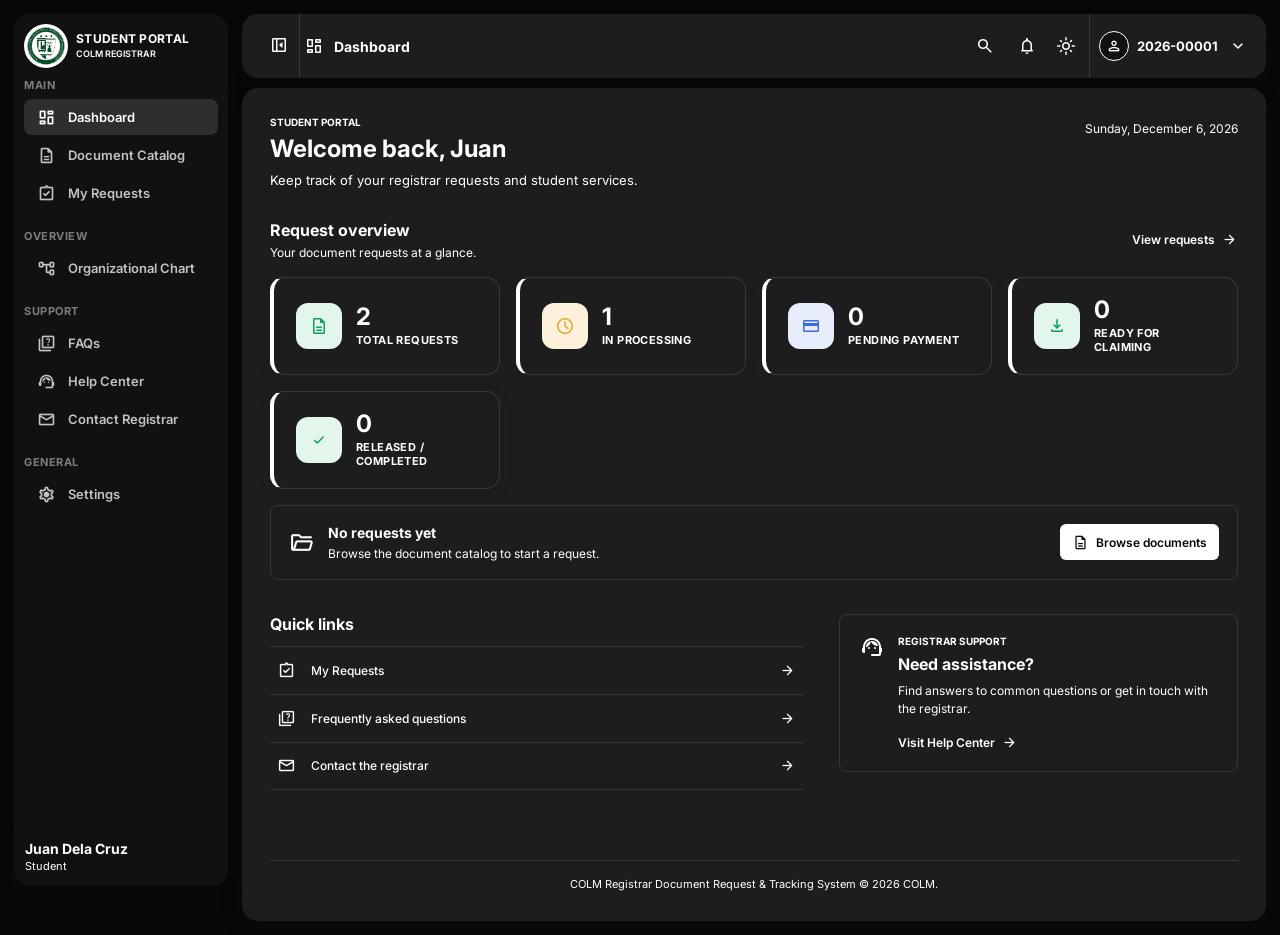
==== frontend/index.html @ fea039bc "adding" ====
<!DOCTYPE html>
<html lang="en">
<head>
  <meta charset="UTF-8">
  <meta name="viewport" content="width=device-width, initial-scale=1.0">
  <title>Student Portal | COLM Registrar</title>
  <link rel="preconnect" href="https://fonts.googleapis.com">
  <link rel="preconnect" href="https://fonts.gstatic.com" crossorigin>
  <link href="https://fonts.googleapis.com/css2?family=Inter:wght@400;500;600;700&display=swap" rel="stylesheet">
  <link href="https://fonts.googleapis.com/css2?family=Material+Symbols+Rounded:opsz,wght,FILL,GRAD@20..48,400,0,0" rel="stylesheet">
  <link rel="stylesheet" href="style.css">
</head>
<body class="dark">
  <div class="sidebar-backdrop" id="sidebarBackdrop"></div>
  <div class="app">

    <aside class="sidebar" id="sidebar">
      <div class="brand">
        <img class="logo" src="images/colm_logo.png" alt="COLM logo">
        <div class="brand-text">
          <strong>STUDENT PORTAL</strong>
          <span>COLM REGISTRAR</span>
        </div>
      </div>

      <nav class="nav">
        <div class="nav-group">
          <div class="section-title">MAIN</div>
          <a class="nav-item active" href="#" data-page="Dashboard"><span class="icon material-symbol">dashboard</span><span>Dashboard</span></a>
          <a class="nav-item" href="#" data-page="Document Catalog"><span class="icon material-symbol">description</span><span>Document Catalog</span></a>
          <a class="nav-item" href="#" data-page="My Requests"><span class="icon material-symbol">assignment_turned_in</span><span>My Requests</span></a>
        </div>

        <div class="nav-group">
          <div class="section-title">OVERVIEW</div>
          <a class="nav-item" href="#" data-page="Organizational Chart"><span class="icon material-symbol">account_tree</span><span>Organizational Chart</span></a>
        </div>

        <div class="nav-group">
          <div class="section-title">SUPPORT</div>
          <a class="nav-item" href="#" data-page="FAQs"><span class="icon material-symbol">quiz</span><span>FAQs</span></a>
          <a class="nav-item" href="#" data-page="Help Center"><span class="icon material-symbol">support_agent</span><span>Help Center</span></a>
          <a class="nav-item" href="#" data-page="Contact Registrar"><span class="icon material-symbol">mail</span><span>Contact Registrar</span></a>
        </div>

        <div class="nav-group">
          <div class="section-title">GENERAL</div>
          <a class="nav-item" href="#" data-page="Settings"><span class="icon material-symbol">settings</span><span>Settings</span></a>
        </div>
      </nav>

      <div class="student-card">
        <strong>Juan Dela Cruz</strong>
        <span>Student</span>
      </div>
    </aside>

    <main class="main">
      <header class="topbar">
        <div class="page-title">
          <button class="collapse-btn" id="collapseBtn" aria-label="Toggle sidebar"><span class="material-symbol" id="sidebarIcon">left_panel_close</span></button>
          <span class="title-icon material-symbol" id="pageIcon">dashboard</span>
          <span id="pageTitle">Dashboard</span>
        </div>

        <div class="top-actions">
          <div class="search" id="searchControl">
            <button class="search-toggle" id="searchToggle" type="button" aria-label="Open search" aria-expanded="false" aria-controls="searchInput"><span class="search-icon material-symbol">search</span></button>
            <input id="searchInput" type="search" placeholder="Search" aria-label="Search portal" autocomplete="off" hidden>
          </div>
          <button class="top-icon" title="Notifications" aria-label="Notifications"><span class="material-symbol">notifications</span></button>
          <button class="top-icon" title="Theme" aria-label="Toggle theme" id="themeBtn"><span class="material-symbol" id="themeIcon">dark_mode</span></button>
          <div class="profile-menu" id="profileMenu">
            <div class="avatar material-symbol">person</div>
            <span>2026-00001</span>
            <span class="chevron material-symbol">expand_more</span>
            <div class="profile-dropdown" id="profileDropdown">
              <div><strong>Juan Dela Cruz</strong></div>
              <div>Student</div>
              <hr>
              <button>Profile</button>
              <button>Log out</button>
            </div>
          </div>
        </div>
      </header>

      <section class="content" id="content">
        <div class="dashboard">
          <header class="dashboard-heading">
            <div>
              <p class="dashboard-eyebrow">STUDENT PORTAL</p>
              <h1>Welcome back, Juan</h1>
              <p>Keep track of your registrar requests and student services.</p>
            </div>
            <time class="dashboard-date" id="dashboardDate"></time>
          </header>

          <section class="dashboard-section" aria-labelledby="requestOverviewTitle">
            <div class="dashboard-section-heading">
              <div>
                <h2 id="requestOverviewTitle">Request overview</h2>
                <p>Your document requests at a glance.</p>
              </div>
              <a class="dashboard-text-link" href="#" data-page-action="My Requests">View requests <span class="material-symbol">arrow_forward</span></a>
            </div>

            <div class="stat-cards">
              <div class="stat-card">
                <div class="stat-card-icon icon-total"><span class="material-symbol">description</span></div>
                <div class="stat-card-info">
                  <strong class="stat-number">2</strong>
                  <span class="stat-label">Total Requests</span>
                </div>
              </div>

              <div class="stat-card">
                <div class="stat-card-icon icon-processing"><span class="material-symbol">schedule</span></div>
                <div class="stat-card-info">
                  <strong class="stat-number">1</strong>
                  <span class="stat-label">In Processing</span>
                </div>
              </div>

              <div class="stat-card">
                <div class="stat-card-icon icon-pending"><span class="material-symbol">credit_card</span></div>
                <div class="stat-card-info">
                  <strong class="stat-number">0</strong>
                  <span class="stat-label">Pending Payment</span>
                </div>
              </div>

              <div class="stat-card">
                <div class="stat-card-icon icon-ready"><span class="material-symbol">download</span></div>
                <div class="stat-card-info">
                  <strong class="stat-number">0</strong>
                  <span class="stat-label">Ready for Claiming</span>
                </div>
              </div>

              <div class="stat-card">
                <div class="stat-card-icon icon-completed"><span class="material-symbol">check</span></div>
                <div class="stat-card-info">
                  <strong class="stat-number">0</strong>
                  <span class="stat-label">Released / Completed</span>
                </div>
              </div>
            </div>

            <div class="request-empty">
              <span class="request-empty-icon material-symbol">folder_open</span>
              <div>
                <h3>No requests yet</h3>
                <p>Browse the document catalog to start a request.</p>
              </div>
              <a class="dashboard-action" href="#" data-page-action="Document Catalog"><span class="material-symbol">description</span>Browse documents</a>
            </div>
          </section>

          <div class="dashboard-lower">
            <section class="dashboard-section quick-links" aria-labelledby="quickLinksTitle">
              <h2 id="quickLinksTitle">Quick links</h2>
              <a class="quick-link" href="#" data-page-action="My Requests"><span class="material-symbol">assignment_turned_in</span><span>My Requests</span><span class="material-symbol quick-link-arrow">arrow_forward</span></a>
              <a class="quick-link" href="#" data-page-action="FAQs"><span class="material-symbol">quiz</span><span>Frequently asked questions</span><span class="material-symbol quick-link-arrow">arrow_forward</span></a>
              <a class="quick-link" href="#" data-page-action="Contact Registrar"><span class="material-symbol">mail</span><span>Contact the registrar</span><span class="material-symbol quick-link-arrow">arrow_forward</span></a>
            </section>

            <section class="dashboard-support" aria-labelledby="supportTitle">
              <span class="dashboard-support-icon material-symbol">support_agent</span>
              <div>
                <p class="dashboard-eyebrow">REGISTRAR SUPPORT</p>
                <h2 id="supportTitle">Need assistance?</h2>
                <p>Find answers to common questions or get in touch with the registrar.</p>
                <a class="dashboard-text-link" href="#" data-page-action="Help Center">Visit Help Center <span class="material-symbol">arrow_forward</span></a>
              </div>
            </section>
          </div>
        </div>

        <div class="catalog" hidden>
          <header class="dashboard-heading">
            <div>
              <p class="dashboard-eyebrow">STUDENT PORTAL</p>
              <h1>Document Catalog</h1>
              <p>Browse available documents and start a request.</p>
            </div>
          </header>

          <div class="doc-grid">

            <div class="doc-card">
              <h3>Transcript of Records (TOR)</h3>
              <span class="doc-price">₱250</span>
              <p class="doc-desc">Official consolidated academic transcript covering all course units, grades, and graduation credentials.</p>
              <button class="doc-request-btn">Select Document</button>
              <div class="doc-card-meta">
                <p><strong>Processing Days:</strong> 5-7 days</p>
                <p class="meta-label"><strong>Requirements:</strong></p>
                <p class="meta-check"><span class="material-symbol">check_circle</span> Accomplished request</p>
                <p class="meta-check"><span class="material-symbol">check_circle</span> Clearance/completion of requirements</p>
                <p class="meta-label"><strong>Available Released Method:</strong></p>
                <p class="meta-check"><span class="material-symbol">check_circle</span> Hardcopy only</p>
              </div>
            </div>

            <div class="doc-card">
              <h3>Certification of Grades</h3>
              <span class="doc-price">₱100</span>
              <p class="doc-desc">Official certificate containing semester breakdown of subjects taken and grades obtained.
</p>
              <button class="doc-request-btn">Select Document</button>
              <div class="doc-card-meta">
                <p><strong>Processing Days:</strong> Same day</p>
                <p class="meta-label"><strong>Requirements:</strong></p>
                <p class="meta-check"><span class="material-symbol">check_circle</span> Request/application</p>
                <p class="meta-check"><span class="material-symbol">check_circle</span> Student verification</p>
                <p class="meta-label"><strong>Available Released Method:</strong></p>
                <p class="meta-check"><span class="material-symbol">check_circle</span> Softcopy</p>
                <p class="meta-check"><span class="material-symbol">check_circle</span> Hardcopy</p>
              </div>
            </div>

            <div class="doc-card">
              <h3>Certificate of Enrollment</h3>
              <span class="doc-price">₱ 100</span>
              <p class="doc-desc">Formal institutional verification confirming active student status in the current semester.</p>
              <button class="doc-request-btn">Select Document</button>
              <div class="doc-card-meta">
                <p><strong>Processing Days:</strong> Same day</p>
                <p class="meta-label"><strong>Requirements:</strong></p>
                <p class="meta-check"><span class="material-symbol">check_circle</span> Student identification/verification</p>
                <p class="meta-label"><strong>Available Released Method:</strong></p>
                <p class="meta-check"><span class="material-symbol">check_circle</span> Softcopy</p>
                <p class="meta-check"><span class="material-symbol">check_circle</span> Hardcopy</p>
              </div>
            </div>

            <div class="doc-card">
              <h3>Certificate of Registration</h3>
              <span class="doc-price">₱100</span>
              <p class="doc-desc">Certified copy of the official enrollment registration and scheduled course matrix</p>
              <button class="doc-request-btn">Select Document</button>
              <div class="doc-card-meta">
                <p><strong>Processing Days:</strong> Same day</p>
                <p class="meta-label"><strong>Requirements:</strong></p>
                <p class="meta-check"><span class="material-symbol">check_circle</span> Student information/verification</p>
                <p class="meta-label"><strong>Available Released Method:</strong></p>
                <p class="meta-check"><span class="material-symbol">check_circle</span> Softcopy</p>
                <p class="meta-check"><span class="material-symbol">check_circle</span> Hardcopy</p>
              </div>
            </div>

            <div class="doc-card">
              <h3>Certificate of Graduation</h3>
              <span class="doc-price">₱100</span>
              <p class="doc-desc">Official institutional attestation confirming the degree earned and graduation date.
  </p>
              <button class="doc-request-btn">Select Document</button>
              <div class="doc-card-meta">
                <p><strong>Processing Days:</strong> Same day</p>
                <p class="meta-label"><strong>Requirements:</strong></p>
                <p class="meta-check"><span class="material-symbol">check_circle</span> Verified graduate record</p>
                <p class="meta-label"><strong>Available Released Method:</strong></p>
                <p class="meta-check"><span class="material-symbol">check_circle</span> Hardcopy only</p>
              </div>
            </div>

            <div class="doc-card">
              <h3>Certificate of Good Moral Character</h3>
              <span class="doc-price">₱100</span>
              <p class="doc-desc">Attestation from the Office of Student Affairs and Registrar regarding discipline record.
</p>
              <button class="doc-request-btn">Select Document</button>
              <div class="doc-card-meta">
                <p><strong>Processing Days:</strong> Same day</p>
                <p class="meta-label"><strong>Requirements:</strong></p>
                <p class="meta-check"><span class="material-symbol">check_circle</span> Required clearances/verification as applicable</p>
                <p class="meta-label"><strong>Available Released Method:</strong></p>
                <p class="meta-check"><span class="material-symbol">check_circle</span> Softcopy</p>
                <p class="meta-check"><span class="material-symbol">check_circle</span> Hardcopy</p>
              </div>
            </div>

            <div class="doc-card">
              <h3>Certificate of Units Earned</h3>
              <span class="doc-price">₱100</span>
              <p class="doc-desc">Statement indicating total credited collegiate units completed to date.</p>
              <button class="doc-request-btn">Select Document</button>
              <div class="doc-card-meta">
                <p><strong>Processing Days:</strong> Same day</p>
                <p class="meta-label"><strong>Requirements:</strong></p>
                <p class="meta-check"><span class="material-symbol">check_circle</span> Request and record verification</p>
                <p class="meta-label"><strong>Available Released Method:</strong></p>
                <p class="meta-check"><span class="material-symbol">check_circle</span> Softcopy</p>
                <p class="meta-check"><span class="material-symbol">check_circle</span> Hardcopy</p>
              </div>
            </div>

            <div class="doc-card">
              <h3>Certificate of General Weighted Average (GWA)</h3>
              <span class="doc-price">₱100</span>
              <p class="doc-desc">Certification of overall cumulative grade point average across all completed semesters.</p>
              <button class="doc-request-btn">Select Document</button>
              <div class="doc-card-meta">
                <p><strong>Processing Days:</strong> 1-3 days</p>
                <p class="meta-label"><strong>Requirements:</strong></p>
                <p class="meta-check"><span class="material-symbol">check_circle</span> Request and record verification</p>
                <p class="meta-label"><strong>Available Released Method:</strong></p>
                <p class="meta-check"><span class="material-symbol">check_circle</span> Softcopy</p>
                <p class="meta-check"><span class="material-symbol">check_circle</span> Hardcopy</p>
              </div>
            </div>

            <div class="doc-card">
              <h3>Certificate of No Pending/Unfinished Academic Requirement</h3>
              <span class="doc-price">₱100</span>
              <p class="doc-desc">Certification certifying completion of all coursework, prerequisites, and thesis/internship requirements.
</p>
              <button class="doc-request-btn">Select Document</button>
              <div class="doc-card-meta">
                <p><strong>Processing Days:</strong> Same day</p>
                <p class="meta-label"><strong>Requirements:</strong></p>
                <p class="meta-check"><span class="material-symbol">check_circle</span> Verification of academic records</p>
                <p class="meta-label"><strong>Available Released Method:</strong></p>
                <p class="meta-check"><span class="material-symbol">check_circle</span> Softcopy</p>
                <p class="meta-check"><span class="material-symbol">check_circle</span> Hardcopy</p>
              </div>
            </div>

            <div class="doc-card">
              <h3>Honorable Dismissal</h3>
              <span class="doc-price">₱350</span>
              <p class="doc-desc">Official document permitting student to transfer out and enroll in another collegiate institution.</p>
              <button class="doc-request-btn">Select Document</button>
              <div class="doc-card-meta">
                <p><strong>Processing Days:</strong> Same day</p>
                <p class="meta-label"><strong>Requirements:</strong></p>
                <p class="meta-check"><span class="material-symbol">check_circle</span> Required clearance and institutional requirements</p>
                <p class="meta-label"><strong>Available Released Method:</strong></p>
                <p class="meta-check"><span class="material-symbol">check_circle</span> Hardcopy only</p>
              </div>
            </div>

            <div class="doc-card">
              <h3>Certified True Copy of Academic Record</h3>
              <span class="doc-price">₱50</span>
              <p class="doc-desc">Registrar seal and dry stamp verifying authenticity of submitted photocopies of records.
</p>
              <button class="doc-request-btn">Select Document</button>
              <div class="doc-card-meta">
                <p><strong>Processing Days:</strong> Same day</p>
                <p class="meta-label"><strong>Requirements:</strong></p>
                <p class="meta-check"><span class="material-symbol">check_circle</span> Original record/request and verification</p>
                <p class="meta-label"><strong>Available Released Method:</strong></p>
                <p class="meta-check"><span class="material-symbol">check_circle</span> Hardcopy only</p>
              </div>
            </div>

            <div class="doc-card">
              <h3>Form 137 / Permanent Record</h3>
              <span class="doc-price">₱100</span>
              <p class="doc-desc">High school transcript / secondary student permanent record copy for school-to-school transfer.
</p>
              <button class="doc-request-btn">Select Document</button>
              <div class="doc-card-meta">
                <p><strong>Processing Days:</strong> 5-7 days</p>
                <p class="meta-label"><strong>Requirements:</strong></p>
                <p class="meta-check"><span class="material-symbol">check_circle</span> Appropriate request and authorization</p>
                <p class="meta-label"><strong>Available Released Method:</strong></p>
                <p class="meta-check"><span class="material-symbol">check_circle</span> Hardcopy only</p>
              </div>
            </div>

            <div class="doc-card">
              <h3>Internship/Training Certification</h3>
              <span class="doc-price">₱100</span>
              <p class="doc-desc">Formal certification of completed on-the-job training (OJT) or practicum hours.</p>
              <button class="doc-request-btn">Select Document</button>
              <div class="doc-card-meta">
                <p><strong>Processing Days:</strong> Same day</p>
                <p class="meta-label"><strong>Requirements:</strong></p>
                <p class="meta-check"><span class="material-symbol">check_circle</span> Verification of institutional record</p>
                <p class="meta-label"><strong>Available Released Method:</strong></p>
                <p class="meta-check"><span class="material-symbol">check_circle</span> Softcopy</p>
                <p class="meta-check"><span class="material-symbol">check_circle</span> Hardcopy</p>
              </div>
            </div>

            <div class="doc-card">
              <h3>NSTP/CWTS-related Certification</h3>
              <span class="doc-price">₱100</span>
              <p class="doc-desc">Official certificate and serial number for completed National Service Training Program.</p>
              <button class="doc-request-btn">Select Document</button>
              <div class="doc-card-meta">
                <p><strong>Processing Days:</strong> Same day</p>
                <p class="meta-label"><strong>Requirements:</strong></p>
                <p class="meta-check"><span class="material-symbol">check_circle</span> Record verification</p>
                <p class="meta-label"><strong>Available Released Method:</strong></p>
                <p class="meta-check"><span class="material-symbol">check_circle</span> Softcopy</p>
                <p class="meta-check"><span class="material-symbol">check_circle</span> Hardcopy</p>
              </div>
            </div>

            <div class="doc-card">
              <h3>Other Certifications</h3>
              <span class="doc-price">₱100</span>
              <p class="doc-desc">Custom registrar certification for special academic or administrative situations.</p>
              <button class="doc-request-btn">Select Document</button>
              <div class="doc-card-meta">
                <p><strong>Processing Days:</strong> Same day</p>
                <p class="meta-label"><strong>Requirements:</strong></p>
                <p class="meta-check"><span class="material-symbol">check_circle</span> Appropriate request and supporting documents</p>
                <p class="meta-label"><strong>Available Released Method:</strong></p>
                <p class="meta-check"><span class="material-symbol">check_circle</span> Softcopy</p>
                <p class="meta-check"><span class="material-symbol">check_circle</span> Hardcopy</p>
              </div>
            </div>

          </div>
        </div>

        <footer class="site-footer">
          <p>COLM Registrar Document Request &amp; Tracking System &copy; 2026 COLM.</p>
        </footer>
      </section>
    </main>
  </div>

  <script src="script.js"></script>
</body>
</html>
---- frontend/style.css ----
* {
  box-sizing: border-box;
}

:root {
  --primary: #064e3b;
  --primary-dark: #0b4f3a;
  --primary-soft: #e8f0ec;
  --hover: #e1e9e4;
  --sidebar: #eef1f0;
  --page: #f4f6f5;
  --white: #ffffff;
  --border: #d9dedc;
  --text: #16352a;
  --muted: #66736d;
  --shadow: 0 10px 30px rgba(20, 55, 43, .06);
}

html, body {
  margin: 0;
  min-height: 100%;
  font-family: "Inter", Arial, sans-serif;
  color: var(--text);
  background: var(--page);
}

button, input {
  font: inherit;
}

.material-symbol {
  font-family: "Material Symbols Rounded";
  font-weight: normal;
  font-style: normal;
  font-size: 20px;
  line-height: 1;
  letter-spacing: normal;
  text-transform: none;
  white-space: nowrap;
  direction: ltr;
  font-feature-settings: "liga";
  -webkit-font-smoothing: antialiased;
}

button, a {
  -webkit-tap-highlight-color: transparent;
}

.app {
  min-height: 100vh;
  display: flex;
  padding: 14px;
  gap: 14px;
}

.sidebar {
  width: 214px;
  min-width: 214px;
  height: calc(100vh - 28px);
  position: fixed;
  left: 14px;
  top: 14px;
  display: flex;
  flex-direction: column;
  background: var(--sidebar);
  border-radius: 16px;
  box-shadow: var(--shadow);
  transition: width .25s ease, min-width .25s ease;
  z-index: 20;
}

.brand {
  min-height: 64px;
  padding: 10px 10px;
  display: flex;
  align-items: center;
  gap: 8px;
}

.logo {
  width: 44px;
  height: 44px;
  padding: 3px;
  display: block;
  object-fit: contain;
  border-radius: 50%;
  background: #ffffff;
  flex: 0 0 auto;
}

.brand-text {
  display: flex;
  flex-direction: column;
  line-height: 1.15;
  white-space: nowrap;
}

.brand-text strong {
  font-size: 12px;
  letter-spacing: .3px;
}

.brand-text span {
  font-size: 9px;
  margin-top: 3px;
  color: var(--primary);
  font-weight: 600;
}

.collapse-btn {
  position: relative;
  z-index: 21;
  width: 30px;
  height: 30px;
  flex: 0 0 auto;
  border: 0;
  background: transparent;
  color: var(--primary);
  cursor: pointer;
  font-size: 21px;
  padding: 4px;
  border-radius: 50%;
}

.collapse-btn::after {
  content: "";
  position: absolute;
  top: 50%;
  right: -6px;
  width: 1px;
  height: 64px;
  background: var(--border);
  transform: translateY(-50%);
  pointer-events: none;
}

.collapse-btn:hover {
  background: var(--hover);
}

.nav {
  flex: 1;
  padding: 0 10px;
  overflow-y: auto;
}

.nav-group {
  margin-bottom: 18px;
}

.section-title {
  font-size: 11px;
  font-weight: 700;
  letter-spacing: .5px;
  color: var(--primary);
  margin: 0 0 7px;
}

.nav-item {
  display: flex;
  align-items: center;
  gap: 11px;
  height: 36px;
  padding: 0 11px;
  margin: 2px 0;
  border-radius: 8px;
  color: var(--primary);
  text-decoration: none;
  font-size: 13px;
  font-weight: 600;
  transition: background .15s ease;
}

.nav-item:hover,
.nav-item.active:hover {
  background: var(--hover);
}

.nav-item.active {
  background: var(--primary-soft);
}

.icon {
  width: 22px;
  display: inline-grid;
  place-items: center;
  font-size: 19px;
  font-weight: 500;
}

.student-card {
  padding: 14px 11px 13px;
  border-top: 1px solid rgba(6, 78, 59, .08);
  display: flex;
  flex-direction: column;
  gap: 2px;
}

.student-card strong {
  font-size: 14px;
}

.student-card span {
  font-size: 11px;
  color: var(--muted);
}

.main {
  width: calc(100% - 214px - 14px);
  margin-left: calc(214px + 14px);
  min-height: calc(100vh - 28px);
  display: flex;
  flex-direction: column;
  gap: 10px;
  transition: margin-left .25s ease, width .25s ease;
}

.topbar {
  height: 64px;
  background: var(--white);
  border-radius: 16px;
  display: flex;
  align-items: center;
  justify-content: space-between;
  padding: 0 15px 0 22px;
  box-shadow: var(--shadow);
}

.page-title {
  display: flex;
  align-items: center;
  gap: 10px;
  font-size: 14px;
  font-weight: 700;
  color: var(--primary);
}

.title-icon {
  font-size: 20px;
}

.top-actions {
  display: flex;
  align-items: center;
  gap: 9px;
}

.search {
  width: 34px;
  height: 30px;
  border: 1px solid transparent;
  border-radius: 18px;
  display: flex;
  align-items: center;
  padding: 0 2px;
  color: var(--text);
  transition: width .2s ease, border-color .2s ease, padding .2s ease;
}

.search.open {
  width: 180px;
  padding: 0 9px;
  border-color: var(--primary);
}

.search-icon {
  font-size: 20px;
  line-height: 1;
  flex: 0 0 auto;
}

.search-toggle {
  width: 28px;
  height: 28px;
  flex: 0 0 auto;
  padding: 0;
  display: grid;
  place-items: center;
  border: 0;
  border-radius: 50%;
  background: transparent;
  color: var(--primary);
  cursor: pointer;
}

.search-toggle:hover {
  background: var(--hover);
}

.search-toggle:focus-visible {
  outline: 2px solid var(--primary);
  outline-offset: 2px;
}

.search input:focus-visible {
  outline: none;
}

.search input {
  width: 100%;
  border: 0;
  outline: 0;
  background: transparent;
  min-width: 0;
  font-size: 12px;
  color: inherit;
  -webkit-appearance: none;
  -moz-appearance: none;
  appearance: none;
}

.search input::-webkit-search-decoration,
.search input::-webkit-search-cancel-button,
.search input::-webkit-search-results-button,
.search input::-webkit-search-results-decoration {
  display: none;
  -webkit-appearance: none;
}

.top-icon {
  width: 30px;
  height: 30px;
  border: 0;
  background: transparent;
  color: var(--primary);
  display: grid;
  place-items: center;
  cursor: pointer;
  border-radius: 50%;
}

.top-icon:hover {
  background: var(--hover);
}

.profile-menu {
  position: relative;
  height: 64px;
  padding: 0 3px 0 9px;
  border-left: 1px solid var(--border);
  display: flex;
  align-items: center;
  gap: 8px;
  color: var(--primary);
  font-size: 13px;
  font-weight: 700;
  cursor: pointer;
}

.avatar {
  width: 30px;
  height: 30px;
  border-radius: 50%;
  border: 1px solid var(--primary);
  display: grid;
  place-items: center;
  font-size: 18px;
  background: var(--white);
}

.chevron {
  font-size: 20px;
  margin-left: 2px;
}

.profile-dropdown {
  display: none;
  position: absolute;
  right: 0;
  top: 58px;
  width: 180px;
  padding: 12px;
  background: var(--white);
  border: 1px solid var(--border);
  border-radius: 12px;
  box-shadow: 0 12px 30px rgba(0,0,0,.1);
  z-index: 50;
  color: var(--text);
  font-size: 12px;
}

.profile-dropdown.show {
  display: block;
}

.profile-dropdown hr {
  border: 0;
  border-top: 1px solid var(--border);
  margin: 10px 0;
}

.profile-dropdown button {
  width: 100%;
  text-align: left;
  border: 0;
  background: transparent;
  padding: 7px;
  border-radius: 6px;
  cursor: pointer;
  color: var(--text);
}

.profile-dropdown button:hover {
  background: var(--hover);
}

.content {
  flex: 1;
  background: var(--white);
  border-radius: 16px;
  padding: 28px;
  box-shadow: var(--shadow);
  overflow: auto;
}

.dashboard {
  max-width: 1200px;
  margin: 0 auto;
}

.dashboard-heading {
  display: flex;
  align-items: flex-start;
  justify-content: space-between;
  gap: 24px;
  margin-bottom: 32px;
}

.dashboard-eyebrow {
  margin: 0 0 7px;
  color: var(--muted);
  font-size: 10px;
  font-weight: 700;
}

.dashboard-heading h1 {
  margin: 0;
  color: var(--text);
  font-size: 24px;
  line-height: 1.2;
}

.dashboard-heading > div > p:last-child {
  margin: 8px 0 0;
  color: var(--muted);
  font-size: 13px;
}

.dashboard-date {
  padding-top: 5px;
  color: var(--muted);
  font-size: 12px;
  white-space: nowrap;
}

.dashboard-section-heading {
  display: flex;
  align-items: center;
  justify-content: space-between;
  gap: 16px;
  margin-bottom: 17px;
}

.dashboard-section h2,
.dashboard-support h2 {
  margin: 0;
  color: var(--text);
  font-size: 16px;
}

.dashboard-section-heading p {
  margin: 5px 0 0;
  color: var(--muted);
  font-size: 12px;
}

.dashboard-text-link {
  display: inline-flex;
  align-items: center;
  gap: 6px;
  color: var(--primary);
  font-size: 12px;
  font-weight: 600;
  text-decoration: none;
  white-space: nowrap;
}

.dashboard-text-link:hover {
  text-decoration: underline;
}

.dashboard-text-link .material-symbol {
  font-size: 17px;
}

.stat-cards {
  display: grid;
  grid-template-columns: repeat(auto-fit, minmax(220px, 1fr));
  gap: 16px;
}

.stat-card {
  display: flex;
  align-items: center;
  gap: 14px;
  padding: 20px 22px;
  background: var(--white);
  border: 1px solid var(--border);
  border-radius: 14px;
  border-left: 4px solid var(--primary);
  box-shadow: 0 4px 14px rgba(20, 55, 43, .12);
  transition: transform .2s ease, box-shadow .2s ease;
  cursor: default;
}

.stat-card:hover {
  transform: translateY(-3px);
  box-shadow: 0 14px 34px rgba(20, 55, 43, .18);
}

.stat-card-icon {
  flex: 0 0 auto;
  width: 46px;
  height: 46px;
  display: grid;
  place-items: center;
  border-radius: 12px;
  font-size: 22px;
}

.stat-card-icon.icon-total {
  background: #e3f6ec;
  color: #0f9d58;
}

.stat-card-icon.icon-processing {
  background: #fdf1dc;
  color: #e6a52c;
}

.stat-card-icon.icon-pending {
  background: #e7edfb;
  color: #3d6adf;
}

.stat-card-icon.icon-ready {
  background: #e3f6ec;
  color: #0f9d58;
}

.stat-card-icon.icon-completed {
  background: #e3f6ec;
  color: #0f9d58;
}

.stat-card-info {
  display: flex;
  flex-direction: column;
  gap: 4px;
}

.stat-number {
  font-size: 24px;
  color: var(--text);
  line-height: 1;
}

.stat-label {
  font-size: 11px;
  font-weight: 700;
  letter-spacing: .4px;
  text-transform: uppercase;
  color: var(--muted);
}

.request-empty {
  margin-top: 16px;
  padding: 18px;
  display: flex;
  align-items: center;
  gap: 14px;
  background: var(--white);
  border: 1px solid var(--border);
  border-radius: 8px;
}

.request-empty-icon {
  flex: 0 0 auto;
  color: var(--muted);
  font-size: 25px;
}

.request-empty h3 {
  margin: 0;
  color: var(--text);
  font-size: 14px;
}

.request-empty p {
  margin: 5px 0 0;
  color: var(--muted);
  font-size: 12px;
}

.dashboard-action {
  min-height: 36px;
  margin-left: auto;
  padding: 0 12px;
  display: inline-flex;
  align-items: center;
  justify-content: center;
  gap: 7px;
  border-radius: 6px;
  background: var(--primary);
  color: var(--white);
  font-size: 12px;
  font-weight: 600;
  text-decoration: none;
  white-space: nowrap;
}

.dashboard-action:hover {
  filter: brightness(.9);
}

.dashboard-action .material-symbol {
  font-size: 17px;
}

body.dark .dashboard-action {
  color: var(--page);
}

.dashboard-lower {
  margin-top: 34px;
  display: grid;
  grid-template-columns: minmax(0, 1fr) minmax(280px, .75fr);
  align-items: start;
  gap: 36px;
}

.quick-links h2 {
  margin-bottom: 12px;
}

.quick-link {
  min-height: 48px;
  padding: 8px 7px;
  display: grid;
  grid-template-columns: 24px minmax(0, 1fr) 20px;
  align-items: center;
  gap: 10px;
  border-top: 1px solid var(--border);
  color: var(--text);
  font-size: 12px;
  font-weight: 500;
  text-decoration: none;
}

.quick-link:last-child {
  border-bottom: 1px solid var(--border);
}

.quick-link:hover {
  background: var(--hover);
}

.quick-link > .material-symbol:first-child {
  color: var(--primary);
  font-size: 19px;
}

.quick-link-arrow {
  justify-self: end;
  color: var(--muted);
  font-size: 17px;
}

.dashboard-support {
  padding: 20px;
  display: flex;
  align-items: flex-start;
  gap: 14px;
  background: var(--white);
  border: 1px solid var(--border);
  border-radius: 8px;
}

.dashboard-support-icon {
  flex: 0 0 auto;
  color: var(--primary);
  font-size: 24px;
}

.dashboard-support .dashboard-eyebrow {
  margin-bottom: 7px;
}

.dashboard-support p:not(.dashboard-eyebrow) {
  margin: 8px 0 13px;
  color: var(--muted);
  font-size: 12px;
  line-height: 1.5;
}

@media (max-width: 1000px) {
  .dashboard-lower {
    grid-template-columns: 1fr;
    gap: 26px;
  }
}

body.dark {
  --primary: #ffffff;
  --sidebar: #111111;
  --page: #080808;
  --white: #1d1d1d;
  --border: #383838;
  --text: #ffffff;
  --muted: #ffffff;
  --primary-soft: #2b2b2b;
  --hover: #3b3b3b;
}

body.dark .avatar {
  background: var(--sidebar);
}

body.dark .topbar,
body.dark .content,
body.dark .profile-dropdown {
  color: var(--text);
}

.sidebar.collapsed {
  width: 72px;
  min-width: 72px;
}

.sidebar.collapsed .brand-text,
.sidebar.collapsed .nav-item span:last-child,
.sidebar.collapsed .section-title,
.sidebar.collapsed .student-card {
  display: none;
}

.sidebar.collapsed .brand {
  justify-content: center;
  padding: 10px;
}

.sidebar.collapsed .nav-item {
  justify-content: center;
  padding: 0;
}

.main.expanded {
  margin-left: calc(72px + 14px);
  width: calc(100% - 72px - 14px);
}

@media (max-width: 800px) {
  .app {
    padding: 0;
    gap: 0;
  }

  .sidebar {
    left: 0;
    top: 0;
    height: 100vh;
    border-radius: 0;
    transform: translateX(-100%);
    box-shadow: 8px 0 30px rgba(0,0,0,.08);
  }

  .sidebar.open {
    transform: translateX(0);
  }

  .main,
  .main.expanded {
    width: 100%;
    margin-left: 0;
    padding: 10px;
    gap: 10px;
  }

  .topbar {
    border-radius: 16px;
    padding-left: 14px;
  }

  .page-title {
    font-size: 13px;
  }

  .search.open {
    width: 150px;
  }

  .profile-menu > span:not(.chevron) {
    display: none;
  }

  .content {
    border-radius: 14px;
  }

  .dashboard-heading {
    margin-bottom: 24px;
  }
}

@media (max-width: 480px) {
  .search.open {
    width: min(180px, calc(100vw - 170px));
  }

  .top-actions {
    gap: 3px;
  }

  .content {
    padding: 18px;
  }

  .dashboard-heading {
    flex-direction: column;
    gap: 10px;
  }

  .dashboard-heading h1 {
    font-size: 21px;
  }

  .dashboard-section-heading {
    align-items: flex-start;
  }

  .stat-cards {
    grid-template-columns: 1fr;
  }

  .request-empty {
    display: grid;
    grid-template-columns: 28px minmax(0, 1fr);
    gap: 8px 12px;
  }

  .dashboard-action {
    grid-column: 2;
    justify-self: start;
    margin-left: 0;
  }

  .dashboard-lower {
    margin-top: 26px;
  }
}

.sidebar-backdrop {
  display: none;
  position: fixed;
  inset: 0;
  background: rgba(0, 0, 0, .4);
  z-index: 15;
}

@media (max-width: 800px) {
  .sidebar-backdrop.show {
    display: block;
  }
}

.site-footer {
  margin: 70px 0 0;
  padding: 14px 20px 0;
  border-top: 1px solid var(--border);
  text-align: center;
}

.site-footer p {
  margin: 2px 0;
  font-size: 11px;
  color: var(--muted);
}

/* Custom scrollbar */
* {
  scrollbar-width: thin;
  scrollbar-color: var(--border) transparent;
}

*::-webkit-scrollbar {
  width: 8px;
  height: 8px;
}

*::-webkit-scrollbar-track {
  background: transparent;
}

*::-webkit-scrollbar-thumb {
  background: var(--border);
  border-radius: 8px;
}

*::-webkit-scrollbar-thumb:hover {
  background: var(--muted);
}

/* Dark mode nav fixes */
body.dark .nav-item {
  color: rgba(255, 255, 255, .75);
}

body.dark .nav-item:hover {
  color: #ffffff;
}

body.dark .nav-item.active {
  background: rgba(255, 255, 255, .12);
  color: #ffffff;
}

body.dark .nav-item .icon {
  color: rgba(255, 255, 255, .75);
}

body.dark .nav-item.active .icon,
body.dark .nav-item:hover .icon {
  color: #ffffff;
}

body.dark .section-title {
  color: rgba(255, 255, 255, .45);
}

/* Document Catalog */
.doc-grid {
  display: grid;
  grid-template-columns: repeat(auto-fit, minmax(320px, 1fr));
  gap: 16px;
}

.doc-card {
  padding: 22px;
  background: var(--white);
  border: 1px solid var(--border);
  border-radius: 14px;
  box-shadow: var(--shadow);
}

.doc-card-top {
  display: flex;
  align-items: flex-start;
  justify-content: space-between;
  gap: 12px;
  margin-bottom: 12px;
}

.doc-badge {
  padding: 4px 10px;
  background: var(--primary-soft);
  color: var(--primary);
  border: 1px solid var(--primary);
  border-radius: 6px;
  font-size: 11px;
  font-weight: 700;
  letter-spacing: .3px;
  white-space: nowrap;
}

.doc-price {
  font-size: 20px;
  font-weight: 700;
  color: var(--primary);
  white-space: nowrap;
}

.doc-card h3 {
  margin: 0 0 8px;
  font-size: 17px;
  line-height: 1.3;
  color: var(--text);
}

.doc-desc {
  margin: 0 0 14px;
  font-size: 13px;
  line-height: 1.5;
  color: var(--muted);
}

.doc-purpose,
.doc-processing {
  margin: 0 0 6px;
  font-size: 12.5px;
  line-height: 1.5;
  color: var(--muted);
}

.doc-purpose strong,
.doc-processing strong {
  color: var(--text);
}

.doc-card-bottom {
  margin-top: 16px;
  padding-top: 16px;
  border-top: 1px solid var(--border);
  display: flex;
  align-items: center;
  justify-content: space-between;
  gap: 12px;
}

.doc-method {
  display: flex;
  align-items: center;
  gap: 6px;
  font-size: 12px;
  color: var(--muted);
}

.doc-method .material-symbol {
  font-size: 16px;
  color: var(--primary);
}

.doc-request-btn {
  padding: 11px 20px;
  border: 0;
  border-radius: 8px;
  background: var(--primary);
  color: var(--white);
  font-size: 13px;
  font-weight: 600;
  cursor: pointer;
  transition: filter .15s ease;
  white-space: nowrap;
}

.doc-request-btn:hover {
  filter: brightness(.9);
}

body.dark .doc-request-btn {
  color: var(--page);
}

@media (max-width: 480px) {
  .doc-grid {
    grid-template-columns: 1fr;
  }

  .doc-card-bottom {
    flex-direction: column;
    align-items: stretch;
  }

  .doc-request-btn {
    width: 100%;
  }
}
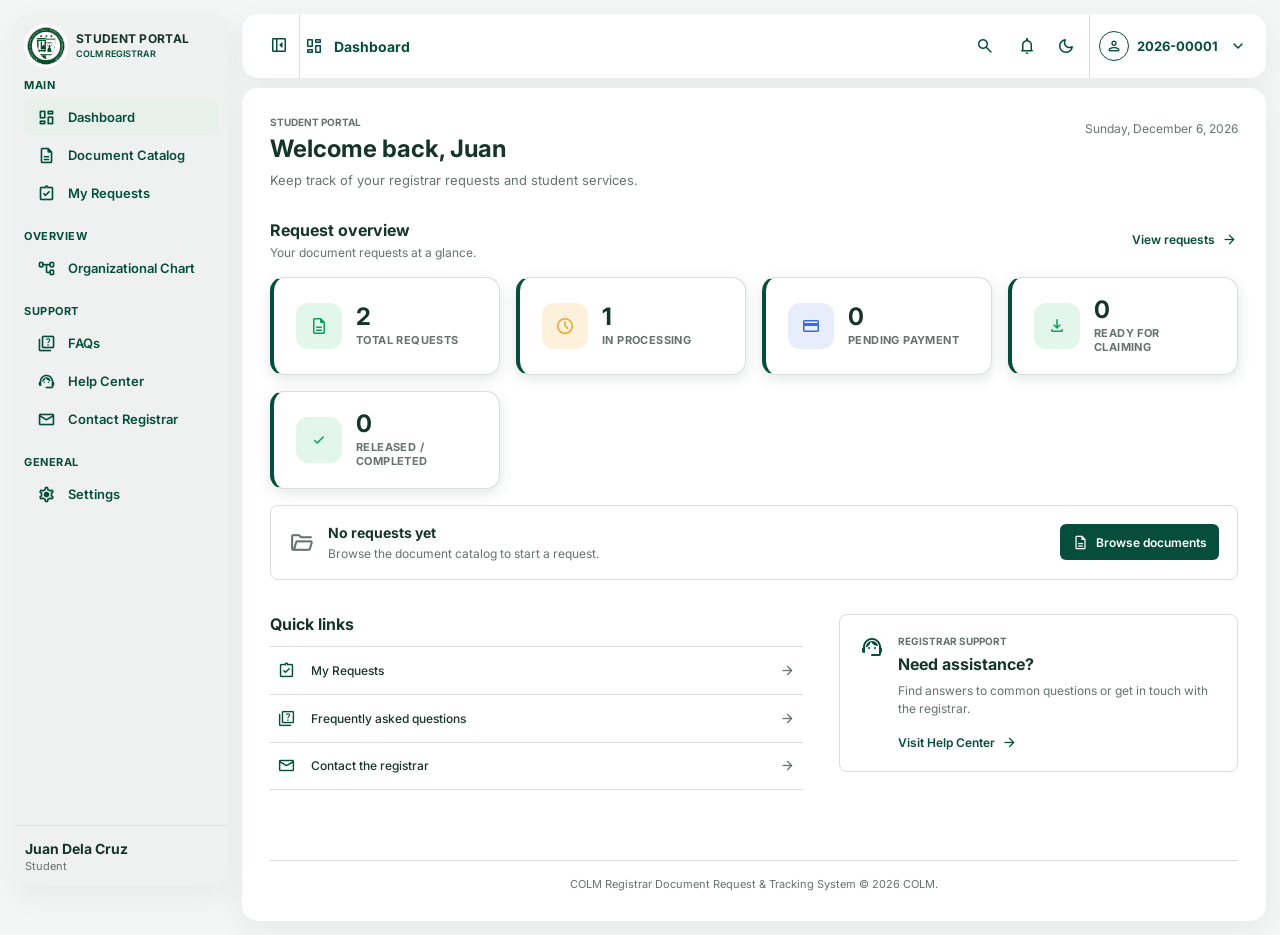
==== commit 15551eb8: "fixing" ====
--- a/frontend/index.html
+++ b/frontend/index.html
@@ -10,7 +10,7 @@
   <link href="https://fonts.googleapis.com/css2?family=Material+Symbols+Rounded:opsz,wght,FILL,GRAD@20..48,400,0,0" rel="stylesheet">
   <link rel="stylesheet" href="style.css">
 </head>
-<body class="dark">
+<body>
   <div class="sidebar-backdrop" id="sidebarBackdrop"></div>
   <div class="app">
 
@@ -188,11 +188,13 @@
 
           <div class="doc-grid">
 
-            <div class="doc-card">
-              <h3>Transcript of Records (TOR)</h3>
-              <span class="doc-price">₱250</span>
-              <p class="doc-desc">Official consolidated academic transcript covering all course units, grades, and graduation credentials.</p>
-              <button class="doc-request-btn">Select Document</button>
+            <div class="doc-item">
+              <div class="doc-card">
+                <h3>Transcript of Records (TOR)</h3>
+                <span class="doc-price">₱250</span>
+                <p class="doc-desc">Official consolidated academic transcript covering all course units, grades, and graduation credentials.</p>
+                <button class="doc-request-btn">Select Document</button>
+              </div>
               <div class="doc-card-meta">
                 <p><strong>Processing Days:</strong> 5-7 days</p>
                 <p class="meta-label"><strong>Requirements:</strong></p>
@@ -203,12 +205,13 @@
               </div>
             </div>
 
-            <div class="doc-card">
-              <h3>Certification of Grades</h3>
-              <span class="doc-price">₱100</span>
-              <p class="doc-desc">Official certificate containing semester breakdown of subjects taken and grades obtained.
-</p>
-              <button class="doc-request-btn">Select Document</button>
+            <div class="doc-item">
+              <div class="doc-card">
+                <h3>Certification of Grades</h3>
+                <span class="doc-price">₱100</span>
+                <p class="doc-desc">Official certificate containing semester breakdown of subjects taken and grades obtained.</p>
+                <button class="doc-request-btn">Select Document</button>
+              </div>
               <div class="doc-card-meta">
                 <p><strong>Processing Days:</strong> Same day</p>
                 <p class="meta-label"><strong>Requirements:</strong></p>
@@ -220,11 +223,13 @@
               </div>
             </div>
 
-            <div class="doc-card">
-              <h3>Certificate of Enrollment</h3>
-              <span class="doc-price">₱ 100</span>
-              <p class="doc-desc">Formal institutional verification confirming active student status in the current semester.</p>
-              <button class="doc-request-btn">Select Document</button>
+            <div class="doc-item">
+              <div class="doc-card">
+                <h3>Certificate of Enrollment</h3>
+                <span class="doc-price">₱100</span>
+                <p class="doc-desc">Formal institutional verification confirming active student status in the current semester.</p>
+                <button class="doc-request-btn">Select Document</button>
+              </div>
               <div class="doc-card-meta">
                 <p><strong>Processing Days:</strong> Same day</p>
                 <p class="meta-label"><strong>Requirements:</strong></p>
@@ -235,11 +240,13 @@
               </div>
             </div>
 
-            <div class="doc-card">
-              <h3>Certificate of Registration</h3>
-              <span class="doc-price">₱100</span>
-              <p class="doc-desc">Certified copy of the official enrollment registration and scheduled course matrix</p>
-              <button class="doc-request-btn">Select Document</button>
+            <div class="doc-item">
+              <div class="doc-card">
+                <h3>Certificate of Registration</h3>
+                <span class="doc-price">₱100</span>
+                <p class="doc-desc">Certified copy of the official enrollment registration and scheduled course matrix</p>
+                <button class="doc-request-btn">Select Document</button>
+              </div>
               <div class="doc-card-meta">
                 <p><strong>Processing Days:</strong> Same day</p>
                 <p class="meta-label"><strong>Requirements:</strong></p>
@@ -250,12 +257,13 @@
               </div>
             </div>
 
-            <div class="doc-card">
-              <h3>Certificate of Graduation</h3>
-              <span class="doc-price">₱100</span>
-              <p class="doc-desc">Official institutional attestation confirming the degree earned and graduation date.
-  </p>
-              <button class="doc-request-btn">Select Document</button>
+            <div class="doc-item">
+              <div class="doc-card">
+                <h3>Certificate of Graduation</h3>
+                <span class="doc-price">₱100</span>
+                <p class="doc-desc">Official institutional attestation confirming the degree earned and graduation date.</p>
+                <button class="doc-request-btn">Select Document</button>
+              </div>
               <div class="doc-card-meta">
                 <p><strong>Processing Days:</strong> Same day</p>
                 <p class="meta-label"><strong>Requirements:</strong></p>
@@ -265,12 +273,13 @@
               </div>
             </div>
 
-            <div class="doc-card">
-              <h3>Certificate of Good Moral Character</h3>
-              <span class="doc-price">₱100</span>
-              <p class="doc-desc">Attestation from the Office of Student Affairs and Registrar regarding discipline record.
-</p>
-              <button class="doc-request-btn">Select Document</button>
+            <div class="doc-item">
+              <div class="doc-card">
+                <h3>Certificate of Good Moral Character</h3>
+                <span class="doc-price">₱100</span>
+                <p class="doc-desc">Attestation from the Office of Student Affairs and Registrar regarding discipline record.</p>
+                <button class="doc-request-btn">Select Document</button>
+              </div>
               <div class="doc-card-meta">
                 <p><strong>Processing Days:</strong> Same day</p>
                 <p class="meta-label"><strong>Requirements:</strong></p>
@@ -281,11 +290,13 @@
               </div>
             </div>
 
-            <div class="doc-card">
-              <h3>Certificate of Units Earned</h3>
-              <span class="doc-price">₱100</span>
-              <p class="doc-desc">Statement indicating total credited collegiate units completed to date.</p>
-              <button class="doc-request-btn">Select Document</button>
+            <div class="doc-item">
+              <div class="doc-card">
+                <h3>Certificate of Units Earned</h3>
+                <span class="doc-price">₱100</span>
+                <p class="doc-desc">Statement indicating total credited collegiate units completed to date.</p>
+                <button class="doc-request-btn">Select Document</button>
+              </div>
               <div class="doc-card-meta">
                 <p><strong>Processing Days:</strong> Same day</p>
                 <p class="meta-label"><strong>Requirements:</strong></p>
@@ -296,11 +307,13 @@
               </div>
             </div>
 
-            <div class="doc-card">
-              <h3>Certificate of General Weighted Average (GWA)</h3>
-              <span class="doc-price">₱100</span>
-              <p class="doc-desc">Certification of overall cumulative grade point average across all completed semesters.</p>
-              <button class="doc-request-btn">Select Document</button>
+            <div class="doc-item">
+              <div class="doc-card">
+                <h3>Certificate of General Weighted Average (GWA)</h3>
+                <span class="doc-price">₱100</span>
+                <p class="doc-desc">Certification of overall cumulative grade point average across all completed semesters.</p>
+                <button class="doc-request-btn">Select Document</button>
+              </div>
               <div class="doc-card-meta">
                 <p><strong>Processing Days:</strong> 1-3 days</p>
                 <p class="meta-label"><strong>Requirements:</strong></p>
@@ -311,12 +324,13 @@
               </div>
             </div>
 
-            <div class="doc-card">
-              <h3>Certificate of No Pending/Unfinished Academic Requirement</h3>
-              <span class="doc-price">₱100</span>
-              <p class="doc-desc">Certification certifying completion of all coursework, prerequisites, and thesis/internship requirements.
-</p>
-              <button class="doc-request-btn">Select Document</button>
+            <div class="doc-item">
+              <div class="doc-card">
+                <h3>Certificate of No Pending/Unfinished Academic Requirement</h3>
+                <span class="doc-price">₱100</span>
+                <p class="doc-desc">Certification certifying completion of all coursework, prerequisites, and thesis/internship requirements.</p>
+                <button class="doc-request-btn">Select Document</button>
+              </div>
               <div class="doc-card-meta">
                 <p><strong>Processing Days:</strong> Same day</p>
                 <p class="meta-label"><strong>Requirements:</strong></p>
@@ -327,11 +341,13 @@
               </div>
             </div>
 
-            <div class="doc-card">
-              <h3>Honorable Dismissal</h3>
-              <span class="doc-price">₱350</span>
-              <p class="doc-desc">Official document permitting student to transfer out and enroll in another collegiate institution.</p>
-              <button class="doc-request-btn">Select Document</button>
+            <div class="doc-item">
+              <div class="doc-card">
+                <h3>Honorable Dismissal</h3>
+                <span class="doc-price">₱350</span>
+                <p class="doc-desc">Official document permitting student to transfer out and enroll in another collegiate institution.</p>
+                <button class="doc-request-btn">Select Document</button>
+              </div>
               <div class="doc-card-meta">
                 <p><strong>Processing Days:</strong> Same day</p>
                 <p class="meta-label"><strong>Requirements:</strong></p>
@@ -341,12 +357,13 @@
               </div>
             </div>
 
-            <div class="doc-card">
-              <h3>Certified True Copy of Academic Record</h3>
-              <span class="doc-price">₱50</span>
-              <p class="doc-desc">Registrar seal and dry stamp verifying authenticity of submitted photocopies of records.
-</p>
-              <button class="doc-request-btn">Select Document</button>
+            <div class="doc-item">
+              <div class="doc-card">
+                <h3>Certified True Copy of Academic Record</h3>
+                <span class="doc-price">₱50</span>
+                <p class="doc-desc">Registrar seal and dry stamp verifying authenticity of submitted photocopies of records.</p>
+                <button class="doc-request-btn">Select Document</button>
+              </div>
               <div class="doc-card-meta">
                 <p><strong>Processing Days:</strong> Same day</p>
                 <p class="meta-label"><strong>Requirements:</strong></p>
@@ -356,12 +373,13 @@
               </div>
             </div>
 
-            <div class="doc-card">
-              <h3>Form 137 / Permanent Record</h3>
-              <span class="doc-price">₱100</span>
-              <p class="doc-desc">High school transcript / secondary student permanent record copy for school-to-school transfer.
-</p>
-              <button class="doc-request-btn">Select Document</button>
+            <div class="doc-item">
+              <div class="doc-card">
+                <h3>Form 137 / Permanent Record</h3>
+                <span class="doc-price">₱100</span>
+                <p class="doc-desc">High school transcript / secondary student permanent record copy for school-to-school transfer.</p>
+                <button class="doc-request-btn">Select Document</button>
+              </div>
               <div class="doc-card-meta">
                 <p><strong>Processing Days:</strong> 5-7 days</p>
                 <p class="meta-label"><strong>Requirements:</strong></p>
@@ -371,11 +389,13 @@
               </div>
             </div>
 
-            <div class="doc-card">
-              <h3>Internship/Training Certification</h3>
-              <span class="doc-price">₱100</span>
-              <p class="doc-desc">Formal certification of completed on-the-job training (OJT) or practicum hours.</p>
-              <button class="doc-request-btn">Select Document</button>
+            <div class="doc-item">
+              <div class="doc-card">
+                <h3>Internship/Training Certification</h3>
+                <span class="doc-price">₱100</span>
+                <p class="doc-desc">Formal certification of completed on-the-job training (OJT) or practicum hours.</p>
+                <button class="doc-request-btn">Select Document</button>
+              </div>
               <div class="doc-card-meta">
                 <p><strong>Processing Days:</strong> Same day</p>
                 <p class="meta-label"><strong>Requirements:</strong></p>
@@ -386,11 +406,13 @@
               </div>
             </div>
 
-            <div class="doc-card">
-              <h3>NSTP/CWTS-related Certification</h3>
-              <span class="doc-price">₱100</span>
-              <p class="doc-desc">Official certificate and serial number for completed National Service Training Program.</p>
-              <button class="doc-request-btn">Select Document</button>
+            <div class="doc-item">
+              <div class="doc-card">
+                <h3>NSTP/CWTS-related Certification</h3>
+                <span class="doc-price">₱100</span>
+                <p class="doc-desc">Official certificate and serial number for completed National Service Training Program.</p>
+                <button class="doc-request-btn">Select Document</button>
+              </div>
               <div class="doc-card-meta">
                 <p><strong>Processing Days:</strong> Same day</p>
                 <p class="meta-label"><strong>Requirements:</strong></p>
@@ -401,11 +423,13 @@
               </div>
             </div>
 
-            <div class="doc-card">
-              <h3>Other Certifications</h3>
-              <span class="doc-price">₱100</span>
-              <p class="doc-desc">Custom registrar certification for special academic or administrative situations.</p>
-              <button class="doc-request-btn">Select Document</button>
+            <div class="doc-item">
+              <div class="doc-card">
+                <h3>Other Certifications</h3>
+                <span class="doc-price">₱100</span>
+                <p class="doc-desc">Custom registrar certification for special academic or administrative situations.</p>
+                <button class="doc-request-btn">Select Document</button>
+              </div>
               <div class="doc-card-meta">
                 <p><strong>Processing Days:</strong> Same day</p>
                 <p class="meta-label"><strong>Requirements:</strong></p>
--- a/frontend/style.css
+++ b/frontend/style.css
@@ -938,129 +938,122 @@
 }
 
 /* Document Catalog */
+.catalog {
+  margin: -28px;
+  padding: 28px;
+  background: var(--page);
+  border-radius: 16px;
+}
+
 .doc-grid {
   display: grid;
-  grid-template-columns: repeat(auto-fit, minmax(320px, 1fr));
-  gap: 16px;
+  grid-template-columns: repeat(auto-fit, minmax(280px, 1fr));
+  gap: 28px;
+  align-items: start;
+}
+
+.doc-item {
+  display: flex;
+  flex-direction: column;
 }
 
 .doc-card {
-  padding: 22px;
+  display: flex;
+  flex-direction: column;
+  padding: 20px;
   background: var(--white);
-  border: 1px solid var(--border);
-  border-radius: 14px;
+  border-radius: 16px;
   box-shadow: var(--shadow);
 }
 
-.doc-card-top {
-  display: flex;
-  align-items: flex-start;
-  justify-content: space-between;
-  gap: 12px;
-  margin-bottom: 12px;
-}
-
-.doc-badge {
-  padding: 4px 10px;
-  background: var(--primary-soft);
-  color: var(--primary);
-  border: 1px solid var(--primary);
-  border-radius: 6px;
-  font-size: 11px;
-  font-weight: 700;
-  letter-spacing: .3px;
-  white-space: nowrap;
+.doc-card h3 {
+  margin: 0 0 6px;
+  font-size: 15px;
+  color: var(--text);
 }
 
 .doc-price {
-  font-size: 20px;
-  font-weight: 700;
-  color: var(--primary);
-  white-space: nowrap;
-}
-
-.doc-card h3 {
-  margin: 0 0 8px;
-  font-size: 17px;
-  line-height: 1.3;
+  display: block;
+  margin-bottom: 10px;
+  font-size: 24px;
+  font-weight: 800;
   color: var(--text);
 }
 
 .doc-desc {
-  margin: 0 0 14px;
+  margin: 0 0 16px;
+  min-height: 58px;
   font-size: 13px;
   line-height: 1.5;
   color: var(--muted);
 }
 
-.doc-purpose,
-.doc-processing {
-  margin: 0 0 6px;
-  font-size: 12.5px;
-  line-height: 1.5;
-  color: var(--muted);
-}
-
-.doc-purpose strong,
-.doc-processing strong {
-  color: var(--text);
-}
-
-.doc-card-bottom {
-  margin-top: 16px;
-  padding-top: 16px;
-  border-top: 1px solid var(--border);
-  display: flex;
-  align-items: center;
-  justify-content: space-between;
-  gap: 12px;
-}
-
-.doc-method {
-  display: flex;
-  align-items: center;
-  gap: 6px;
-  font-size: 12px;
-  color: var(--muted);
-}
-
-.doc-method .material-symbol {
-  font-size: 16px;
-  color: var(--primary);
-}
-
 .doc-request-btn {
-  padding: 11px 20px;
+  width: 100%;
+  padding: 13px 14px;
   border: 0;
-  border-radius: 8px;
-  background: var(--primary);
-  color: var(--white);
+  border-radius: 999px;
+  background: #4a4a4a;
+  color: #ffffff;
   font-size: 13px;
-  font-weight: 600;
+  font-weight: 700;
   cursor: pointer;
   transition: filter .15s ease;
-  white-space: nowrap;
 }
 
 .doc-request-btn:hover {
-  filter: brightness(.9);
+  filter: brightness(1.15);
 }
 
 body.dark .doc-request-btn {
-  color: var(--page);
+  background: #5a5a5a;
+  color: #ffffff;
+}
+
+/* Meta info sits below the card, plain, no box/border */
+.doc-card-meta {
+  margin-top: 16px;
+  padding: 0 4px;
+  background: transparent;
+  box-shadow: none;
+  border: 0;
+}
+
+.doc-card-meta p {
+  margin: 0 0 8px;
+  font-size: 12.5px;
+  color: var(--text);
+}
+
+.doc-card-meta p strong {
+  font-weight: 700;
+}
+
+.doc-card-meta .meta-label {
+  margin-top: 14px;
+  margin-bottom: 8px;
+}
+
+.doc-card-meta .meta-check {
+  display: flex;
+  align-items: center;
+  gap: 8px;
+  margin-bottom: 6px;
+  color: var(--muted);
+}
+
+.doc-card-meta .meta-check .material-symbol {
+  font-size: 16px;
+  color: var(--primary);
 }
 
 @media (max-width: 480px) {
+  .catalog {
+    margin: -18px;
+    padding: 18px;
+  }
+
   .doc-grid {
     grid-template-columns: 1fr;
   }
-
-  .doc-card-bottom {
-    flex-direction: column;
-    align-items: stretch;
-  }
-
-  .doc-request-btn {
-    width: 100%;
-  }
 }
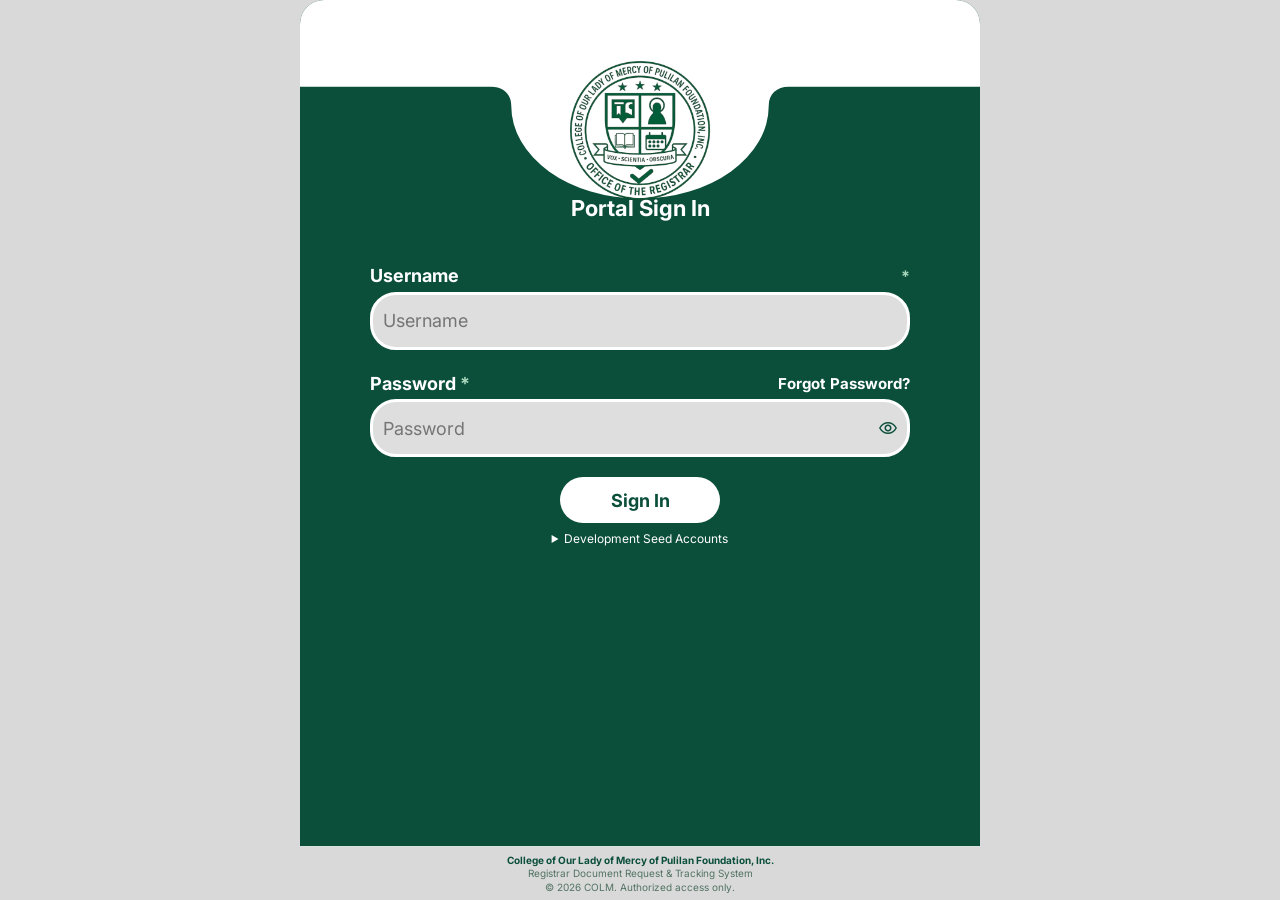
==== commit ee2e6aff: "fixing UI" ====
--- a/frontend/index.html
+++ b/frontend/index.html
@@ -12,7 +12,51 @@
 </head>
 <body>
   <div class="sidebar-backdrop" id="sidebarBackdrop"></div>
-  <div class="app">
+  <main class="login-view" id="loginView">
+    <section class="login-panel" aria-labelledby="loginTitle">
+      <svg class="login-header-shape" viewBox="0 0 412 180" preserveAspectRatio="none" aria-hidden="true">
+        <path d="M0 0H412V73H296C289 73 284 79 284 89A78 78 0 0 1 128 89C128 79 123 73 116 73H0Z" fill="#fff"></path>
+      </svg>
+      <div class="login-seal">
+        <img src="images/colm_registrar_logo.png" alt="College of Mercy of Pulilan Foundation registrar seal">
+      </div>
+      <form class="login-form" id="loginForm">
+        <h1 id="loginTitle">Portal Sign In</h1>
+        <div class="login-label-row">
+          <label for="loginUsername">Username</label>
+          <span class="required-mark" aria-hidden="true">*</span>
+        </div>
+        <input id="loginUsername" name="username" type="text" placeholder="Username" autocomplete="username" required>
+        <div class="login-label-row password-label-row">
+          <label for="loginPassword">Password <span class="required-mark">*</span></label>
+          <button class="forgot-password" id="forgotPassword" type="button">Forgot Password?</button>
+        </div>
+        <div class="login-password-field">
+          <input id="loginPassword" name="password" type="password" placeholder="Password" autocomplete="current-password" required>
+          <button class="password-visibility material-symbol" id="passwordVisibility" type="button" aria-label="Show password">visibility</button>
+        </div>
+        <p class="login-notice" id="loginNotice" role="status" aria-live="polite"></p>
+        <p class="login-error" id="loginError" role="alert" aria-live="polite"></p>
+        <button class="login-submit" type="submit">Sign In</button>
+        <details class="seed-accounts">
+          <summary id="seedAccountsTitle">Development Seed Accounts</summary>
+          <ul>
+            <li><strong>Student:</strong> <code>2026-00001</code> / <code>Password123!</code></li>
+            <li><strong>Cashier:</strong> <code>cashier</code> / <code>Password123!</code></li>
+            <li><strong>Registrar:</strong> <code>registrar</code> / <code>Password123!</code></li>
+            <li><strong>Admin:</strong> <code>admin</code> / <code>Password123!</code></li>
+          </ul>
+        </details>
+      </form>
+    </section>
+    <footer class="login-footer">
+      <strong>College of Our Lady of Mercy of Pulilan Foundation, Inc.</strong>
+      <span>Registrar Document Request &amp; Tracking System</span>
+      <span>&copy; 2026 COLM. Authorized access only.</span>
+    </footer>
+  </main>
+
+  <div class="app" id="portalApp" hidden>
 
     <aside class="sidebar" id="sidebar">
       <div class="brand">
@@ -50,8 +94,8 @@
       </nav>
 
       <div class="student-card">
-        <strong>Juan Dela Cruz</strong>
-        <span>Student</span>
+        <strong id="studentName">Juan Dela Cruz</strong>
+        <span id="studentRole">Student</span>
       </div>
     </aside>
 
@@ -72,14 +116,14 @@
           <button class="top-icon" title="Theme" aria-label="Toggle theme" id="themeBtn"><span class="material-symbol" id="themeIcon">dark_mode</span></button>
           <div class="profile-menu" id="profileMenu">
             <div class="avatar material-symbol">person</div>
-            <span>2026-00001</span>
+            <span id="profileId">2026-00001</span>
             <span class="chevron material-symbol">expand_more</span>
             <div class="profile-dropdown" id="profileDropdown">
-              <div><strong>Juan Dela Cruz</strong></div>
-              <div>Student</div>
+              <div><strong id="profileName">Juan Dela Cruz</strong></div>
+              <div id="profileRole">Student</div>
               <hr>
               <button>Profile</button>
-              <button>Log out</button>
+              <button id="logoutBtn" type="button">Log out</button>
             </div>
           </div>
         </div>
@@ -90,7 +134,7 @@
           <header class="dashboard-heading">
             <div>
               <p class="dashboard-eyebrow">STUDENT PORTAL</p>
-              <h1>Welcome back, Juan</h1>
+              <h1>Welcome back, <span id="welcomeName">Juan</span></h1>
               <p>Keep track of your registrar requests and student services.</p>
             </div>
             <time class="dashboard-date" id="dashboardDate"></time>
@@ -443,6 +487,209 @@
           </div>
         </div>
 
+        <div class="requests" hidden>
+  <div class="requests-card">
+    <div class="requests-header">
+      <h2>My Document Requests History</h2>
+      <a class="requests-new-btn" href="#" data-page-action="Document Catalog">+ New Request</a>
+    </div>
+
+    <div class="requests-table-wrap">
+      <table class="requests-table">
+        <thead>
+          <tr>
+            <th>Tracking #</th>
+            <th>Document</th>
+            <th>Amount</th>
+            <th>Payment</th>
+            <th>Status</th>
+            <th>Overdue</th>
+            <th>Action</th>
+          </tr>
+        </thead>
+        <tbody id="requestsBody">
+          <tr>
+            <td colspan="7" class="requests-empty">No requests found.</td>
+          </tr>
+        </tbody>
+      </table>
+    </div>
+  </div>
+</div>
+
+<div class="org-chart" hidden>
+  <header class="dashboard-heading">
+    <div>
+      <p class="dashboard-eyebrow">STUDENT PORTAL</p>
+      <h1>Organizational Chart</h1>
+      <p>Meet the people behind the registrar's office.</p>
+    </div>
+  </header>
+
+  <div class="org-scroll">
+    <div class="org-tree">
+      <ul>
+        <li>
+          <div class="org-card">
+            <div class="org-card-top">
+              <div class="org-photo"></div>
+              <div class="org-info">
+                <strong>Arnuldo G. Magdaong, LPT, DBA (C)</strong>
+                <span>Vice President for Administration and Student Services</span>
+              </div>
+            </div>
+            <a class="org-mail" href="mailto:#" aria-label="Email Arnuldo G. Magdaong"><span class="material-symbol">mail</span></a>
+          </div>
+
+          <ul>
+            <!-- OIC-Registrar -->
+            <li>
+              <div class="org-card">
+                <div class="org-card-top">
+                  <div class="org-photo"></div>
+                  <div class="org-info">
+                    <strong>Limuel R. Dela Cruz, CFMA, MBA (C)</strong>
+                    <span>OIC-Registrar</span>
+                  </div>
+                </div>
+                <a class="org-mail" href="mailto:#" aria-label="Email Limuel R. Dela Cruz"><span class="material-symbol">mail</span></a>
+              </div>
+
+              <ul>
+                <li>
+                  <div class="org-note">
+                    Receiving &amp; Releasing Services
+                    <small>Caters both tertiary and basic education</small>
+                  </div>
+
+                  <ul>
+                    <li>
+                      <div class="org-card">
+                        <div class="org-card-top">
+                          <div class="org-photo"></div>
+                          <div class="org-info">
+                            <strong>Czarina Anne E. Ordonio, LPT</strong>
+                            <span>Scholarship Coordinator</span>
+                          </div>
+                        </div>
+                        <a class="org-mail" href="mailto:#" aria-label="Email Czarina Anne E. Ordonio"><span class="material-symbol">mail</span></a>
+                      </div>
+                    </li>
+                    <li>
+                      <div class="org-card">
+                        <div class="org-card-top">
+                          <div class="org-photo"></div>
+                          <div class="org-info">
+                            <strong>Shella Marie Venturina</strong>
+                            <span>Administrative Assistant</span>
+                            <em>Receiving</em>
+                          </div>
+                        </div>
+                        <a class="org-mail" href="mailto:#" aria-label="Email Shella Marie Venturina"><span class="material-symbol">mail</span></a>
+                      </div>
+                    </li>
+                    <li>
+                      <div class="org-card">
+                        <div class="org-card-top">
+                          <div class="org-photo"></div>
+                          <div class="org-info">
+                            <strong>Dianara Pearl Alboleras Cruz, LPT</strong>
+                            <span>Administrative Assistant</span>
+                            <em>Releasing</em>
+                          </div>
+                        </div>
+                        <a class="org-mail" href="mailto:#" aria-label="Email Dianara Pearl Alboleras Cruz"><span class="material-symbol">mail</span></a>
+                      </div>
+                    </li>
+                    <li>
+                      <div class="org-card">
+                        <div class="org-card-top">
+                          <div class="org-photo"></div>
+                          <div class="org-info">
+                            <strong>Gilaiza Salvador</strong>
+                            <span>Administrative Assistant</span>
+                            <em>HIM, TED, CSD</em>
+                          </div>
+                        </div>
+                        <a class="org-mail" href="mailto:#" aria-label="Email Gilaiza Salvador"><span class="material-symbol">mail</span></a>
+                      </div>
+                    </li>
+                    <li>
+                      <div class="org-card">
+                        <div class="org-card-top">
+                          <div class="org-photo"></div>
+                          <div class="org-info">
+                            <strong>Jerimie Avilledo</strong>
+                            <span>Administrative Assistant</span>
+                            <em>AMD, ASD</em>
+                          </div>
+                        </div>
+                        <a class="org-mail" href="mailto:#" aria-label="Email Jerimie Avilledo"><span class="material-symbol">mail</span></a>
+                      </div>
+                    </li>
+                    <li>
+                      <div class="org-card">
+                        <div class="org-card-top">
+                          <div class="org-photo"></div>
+                          <div class="org-info">
+                            <strong>Michaella Navalta</strong>
+                            <span>Administrative Assistant</span>
+                            <em>CJED</em>
+                          </div>
+                        </div>
+                        <a class="org-mail" href="mailto:#" aria-label="Email Michaella Navalta"><span class="material-symbol">mail</span></a>
+                      </div>
+                    </li>
+                  </ul>
+                </li>
+              </ul>
+            </li>
+
+            <!-- OIC Registrar - Basic Education -->
+            <li>
+              <div class="org-card">
+                <div class="org-card-top">
+                  <div class="org-photo"></div>
+                  <div class="org-info">
+                    <strong>Rona Mae Biglang-awa Mendoza, LPT</strong>
+                    <span>OIC Registrar – Basic Education</span>
+                  </div>
+                </div>
+                <a class="org-mail" href="mailto:#" aria-label="Email Rona Mae Biglang-awa Mendoza"><span class="material-symbol">mail</span></a>
+              </div>
+
+              <ul>
+                <li>
+                  <div class="org-card">
+                    <div class="org-card-top">
+                      <div class="org-photo"></div>
+                      <div class="org-info">
+                        <strong>Liana Genesis Cruz Flores</strong>
+                        <span>Administrative Assistant</span>
+                        <em>Basic Education</em>
+                      </div>
+                    </div>
+                    <a class="org-mail" href="mailto:#" aria-label="Email Liana Genesis Cruz Flores"><span class="material-symbol">mail</span></a>
+                  </div>
+                </li>
+              </ul>
+            </li>
+          </ul>
+        </li>
+      </ul>
+    </div>
+  </div>
+
+  <div class="org-legend">
+    <span><strong>HIM</strong> – Hospitality and Institutional Management</span>
+    <span><strong>TED</strong> – Teacher Education</span>
+    <span><strong>CSD</strong> – Computer Studies</span>
+    <span><strong>AMD</strong> – Accountancy and Management</span>
+    <span><strong>ASD</strong> – Allied Science</span>
+    <span><strong>CJED</strong> – Criminal Justice Education</span>
+  </div>
+</div>
+
         <footer class="site-footer">
           <p>COLM Registrar Document Request &amp; Tracking System &copy; 2026 COLM.</p>
         </footer>
--- a/frontend/style.css
+++ b/frontend/style.css
@@ -1,5 +1,9 @@
 * {
   box-sizing: border-box;
+}
+
+[hidden] {
+  display: none !important;
 }
 
 :root {
@@ -703,6 +707,289 @@
   line-height: 1.5;
 }
 
+.login-view {
+  width: 100vw;
+  min-height: 100vh;
+  min-height: 100dvh;
+  display: flex;
+  flex-direction: column;
+  align-items: center;
+  overflow-x: clip;
+  background: #d9d9d9;
+}
+
+.login-panel {
+  position: relative;
+  width: min(100vw, 680px);
+  min-height: calc(100vh - 54px);
+  min-height: calc(100dvh - 54px);
+  overflow: hidden;
+  border-radius: 24px 24px 0 0;
+  background: var(--primary-dark);
+  color: #fff;
+}
+
+.login-header-shape {
+  position: absolute;
+  z-index: 1;
+  inset: 0 0 auto;
+  width: 100%;
+  height: min(44vw, 214px);
+  pointer-events: none;
+}
+
+.login-seal {
+  position: absolute;
+  z-index: 2;
+  top: 3.7vw;
+  left: 50%;
+  width: min(34vw, 166px);
+  height: min(34vw, 166px);
+  display: grid;
+  place-items: center;
+  padding: 8px;
+  transform: translateX(-50%);
+  border-radius: 50%;
+}
+
+.login-seal img {
+  width: 100%;
+  height: 100%;
+  object-fit: contain;
+}
+
+.login-form {
+  position: relative;
+  z-index: 3;
+  display: flex;
+  flex-direction: column;
+  padding: 195px clamp(32px, 10.3vw, 70px) 0;
+}
+
+.login-form h1 {
+  margin: 0 0 43px;
+  color: #fff;
+  text-align: center;
+  font-size: 22px;
+  line-height: 1.25;
+  font-weight: 700;
+}
+
+.login-form label {
+  color: #fff;
+  font-size: 18px;
+  line-height: 1.1;
+  font-weight: 700;
+}
+
+.login-label-row {
+  display: flex;
+  align-items: center;
+  justify-content: space-between;
+  gap: 12px;
+  margin-bottom: 6px;
+}
+
+.required-mark {
+  color: #a8d7bd;
+}
+
+.login-label-row > .required-mark {
+  align-self: flex-start;
+  font-weight: 700;
+}
+
+.forgot-password {
+  flex: 0 0 auto;
+  padding: 0;
+  border: 0;
+  background: transparent;
+  color: #fff;
+  font-size: 15px;
+  font-weight: 700;
+  cursor: pointer;
+}
+
+.login-form input {
+  width: 100%;
+  height: 58px;
+  margin: 0;
+  padding: 0 10px;
+  border: 3px solid #fff;
+  border-radius: 26px;
+  outline: none;
+  background: #dedede;
+  color: #183d2e;
+  font-size: 18px;
+}
+
+.login-form > input {
+  margin-bottom: 24px;
+}
+
+.login-password-field {
+  position: relative;
+  margin-bottom: 20px;
+}
+
+.login-password-field input {
+  padding-right: 56px;
+}
+
+.password-visibility {
+  position: absolute;
+  top: 50%;
+  right: 12px;
+  display: grid;
+  place-items: center;
+  padding: 0;
+  transform: translateY(-50%);
+  border: 0;
+  background: transparent;
+  color: var(--primary-dark);
+  cursor: pointer;
+}
+
+.login-form input:focus-visible {
+  box-shadow: 0 0 0 3px rgba(255, 255, 255, .35);
+}
+
+.login-error {
+  min-height: 18px;
+  margin: 0 0 4px;
+  color: #ffe0dc;
+  font-size: 13px;
+  line-height: 1.3;
+}
+
+.login-error:empty {
+  display: none;
+}
+
+.login-notice {
+  margin: 0 0 8px;
+  color: #fff;
+  font-size: 13px;
+}
+
+.login-notice:empty {
+  display: none;
+}
+
+.login-submit {
+  width: 160px;
+  max-width: 100%;
+  min-height: 46px;
+  align-self: center;
+  border: 0;
+  border-radius: 24px;
+  background: #fff;
+  color: var(--primary-dark);
+  font-size: 18px;
+  font-weight: 700;
+  cursor: pointer;
+}
+
+.login-submit:hover {
+  background: #e8f0ec;
+}
+
+.seed-accounts {
+  margin-top: 6px;
+  color: #fff;
+}
+
+.seed-accounts summary {
+  width: fit-content;
+  margin: 0 auto;
+  padding: 2px 8px;
+  color: #fff;
+  font-size: 12px;
+  cursor: pointer;
+}
+
+.seed-accounts ul {
+  margin: 8px 0 0;
+  padding-left: 20px;
+  font-size: 14px;
+  line-height: 1.7;
+}
+
+.seed-accounts[open] {
+  padding: 12px;
+  border: 1px solid #d3e5da;
+  border-radius: 12px;
+  background: #f3f8f4;
+  color: #16352a;
+}
+
+.seed-accounts[open] summary {
+  margin: 0;
+  padding: 0;
+  color: #16352a;
+  font-weight: 700;
+}
+
+.seed-accounts li {
+  padding-left: 2px;
+  overflow-wrap: anywhere;
+}
+
+.seed-accounts code {
+  color: #0b6344;
+  font-family: inherit;
+  font-weight: 700;
+}
+
+.login-footer {
+  width: min(100vw, 680px);
+  min-height: 54px;
+  display: flex;
+  flex-direction: column;
+  align-items: center;
+  justify-content: center;
+  gap: 1px;
+  padding: 4px 12px;
+  border-top: 1px solid #d7e3dc;
+  color: #527363;
+  text-align: center;
+  line-height: 1.25;
+  font-size: 10px;
+}
+
+.login-footer strong {
+  color: var(--primary-dark);
+}
+
+@media (max-height: 600px) {
+  .login-form h1 {
+    margin-bottom: 24px;
+  }
+
+  .login-label-row {
+    margin-bottom: 4px;
+  }
+
+  .login-form input {
+    height: 48px;
+  }
+
+  .login-form > input {
+    margin-bottom: 18px;
+  }
+
+  .login-password-field {
+    margin-bottom: 12px;
+  }
+}
+
+@media (max-width: 480px) {
+  .login-form {
+    padding-right: 42px;
+    padding-left: 42px;
+  }
+}
+
 @media (max-width: 1000px) {
   .dashboard-lower {
     grid-template-columns: 1fr;
@@ -949,21 +1236,36 @@
   display: grid;
   grid-template-columns: repeat(auto-fit, minmax(280px, 1fr));
   gap: 28px;
-  align-items: start;
+  align-items: stretch;
 }
 
 .doc-item {
   display: flex;
   flex-direction: column;
+  gap: 18px;
+  padding: 16px;
+  background: var(--white);
+  border-radius: 20px;
+  box-shadow: var(--shadow);
+  height: 100%;
 }
 
 .doc-card {
   display: flex;
   flex-direction: column;
   padding: 20px;
-  background: var(--white);
-  border-radius: 16px;
-  box-shadow: var(--shadow);
+  background: radial-gradient(circle at top right, #cfe3d6 0%, #e6eee9 45%, #ffffff 100%);
+  border-radius: 14px;
+}
+
+/* Keep the text readable/dark even in dark mode since the card background stays light */
+body.dark .doc-card h3,
+body.dark .doc-card .doc-price {
+  color: #16352a;
+}
+
+body.dark .doc-card .doc-desc {
+  color: #66736d;
 }
 
 .doc-card h3 {
@@ -1010,10 +1312,10 @@
   color: #ffffff;
 }
 
-/* Meta info sits below the card, plain, no box/border */
+/* Meta info/checklist sits plain, directly on the outer white card, no box */
 .doc-card-meta {
-  margin-top: 16px;
-  padding: 0 4px;
+  margin-top: 0;
+  padding: 0 6px 6px;
   background: transparent;
   box-shadow: none;
   border: 0;
@@ -1056,4 +1358,467 @@
   .doc-grid {
     grid-template-columns: 1fr;
   }
+}
+
+/* My Requests */
+.requests {
+  margin: -28px;
+  padding: 28px;
+  background: var(--page);
+  border-radius: 16px;
+}
+
+.requests-card {
+  padding: 28px 32px 32px;
+  background: var(--white);
+  border: 1px solid var(--border);
+  border-radius: 20px;
+}
+
+.requests-header {
+  display: flex;
+  align-items: center;
+  justify-content: space-between;
+  gap: 16px;
+  padding-bottom: 22px;
+  margin-bottom: 26px;
+  border-bottom: 1px solid var(--border);
+}
+
+.requests-header h2 {
+  margin: 0;
+  font-size: 18px;
+  color: var(--text);
+}
+
+.requests-new-btn {
+  padding: 14px 22px;
+  border-radius: 12px;
+  background: var(--primary);
+  color: var(--white);
+  font-size: 14px;
+  font-weight: 700;
+  text-decoration: none;
+  white-space: nowrap;
+  box-shadow: 0 8px 18px rgba(6, 78, 59, .25);
+  transition: filter .15s ease;
+}
+
+.requests-new-btn:hover {
+  filter: brightness(.9);
+}
+
+body.dark .requests-new-btn {
+  color: var(--page);
+}
+
+.requests-table-wrap {
+  overflow-x: auto;
+  border: 1px solid var(--border);
+  border-radius: 14px;
+}
+
+.requests-table {
+  width: 100%;
+  min-width: 720px;
+  border-collapse: collapse;
+}
+
+.requests-table th {
+  padding: 16px 20px;
+  text-align: left;
+  font-size: 12px;
+  font-weight: 700;
+  letter-spacing: 1px;
+  text-transform: uppercase;
+  color: var(--muted);
+  background: var(--primary-soft);
+  border-bottom: 2px solid var(--border);
+}
+
+.requests-table td {
+  padding: 16px 20px;
+  font-size: 13px;
+  color: var(--text);
+  border-bottom: 1px solid var(--border);
+}
+
+.requests-table tbody tr:last-child td {
+  border-bottom: 0;
+}
+
+.requests-empty {
+  padding: 40px 28px !important;
+  color: var(--muted);
+}
+
+@media (max-width: 480px) {
+  .requests {
+    margin: -18px;
+    padding: 18px;
+  }
+
+  .requests-card {
+    padding: 20px;
+  }
+
+  .requests-header {
+    flex-direction: column;
+    align-items: flex-start;
+  }
+}
+/* Pressed state: outline only */
+.doc-request-btn,
+.dashboard-action,
+.requests-new-btn {
+  transition: background .15s ease, color .15s ease, box-shadow .15s ease, filter .15s ease;
+}
+
+.doc-request-btn:active {
+  background: transparent;
+  color: #4a4a4a;
+  box-shadow: inset 0 0 0 2px #4a4a4a;
+  filter: none;
+}
+
+.dashboard-action:active,
+.requests-new-btn:active {
+  background: transparent;
+  color: var(--primary);
+  box-shadow: inset 0 0 0 2px var(--primary);
+  filter: none;
+}
+
+/* Dark mode */
+body.dark .doc-request-btn:active {
+  background: transparent;
+  color: #ffffff;
+  box-shadow: inset 0 0 0 2px #ffffff;
+}
+
+body.dark .dashboard-action:active,
+body.dark .requests-new-btn:active {
+  background: transparent;
+  color: var(--primary);
+  box-shadow: inset 0 0 0 2px var(--primary);
+}
+
+/* Org chart additions */
+.org-info em {
+  font-size: 11px;
+  font-style: italic;
+  line-height: 1.4;
+  color: #b07d1a;
+}
+
+.org-note {
+  max-width: 320px;
+  padding: 14px 22px;
+  border: 2px dashed var(--primary);
+  border-radius: 12px;
+  background: var(--white);
+  font-size: 12px;
+  font-weight: 700;
+  text-align: center;
+  line-height: 1.4;
+  text-transform: uppercase;
+  color: var(--text);
+}
+
+.org-note small {
+  display: block;
+  margin-top: 4px;
+  font-size: 10px;
+  font-weight: 600;
+  color: var(--muted);
+}
+
+.org-legend {
+  margin-top: 8px;
+  padding: 16px 20px;
+  display: flex;
+  flex-wrap: wrap;
+  gap: 8px 28px;
+  background: var(--white);
+  border: 1px solid var(--border);
+  border-radius: 14px;
+  font-size: 12px;
+  color: var(--muted);
+}
+
+.org-legend strong {
+  color: var(--text);
+}
+
+/* Organizational Chart (base) */
+.org-chart {
+  margin: -28px;
+  padding: 28px;
+  background: var(--page);
+  border-radius: 16px;
+}
+
+.org-scroll {
+  overflow-x: auto;
+  padding: 4px 0 24px;
+}
+
+.org-tree {
+  width: max-content;
+  min-width: 100%;
+}
+
+.org-tree ul {
+  position: relative;
+  display: flex;
+  justify-content: center;
+  margin: 0;
+  padding: 24px 0 0;
+  list-style: none;
+}
+
+.org-tree > ul {
+  padding-top: 0;
+}
+
+.org-tree li {
+  position: relative;
+  display: flex;
+  flex-direction: column;
+  align-items: center;
+  padding: 24px 10px 0;
+  list-style: none;
+}
+
+.org-tree > ul > li {
+  padding-top: 0;
+}
+
+/* connector lines */
+.org-tree li::before,
+.org-tree li::after {
+  content: "";
+  position: absolute;
+  top: 0;
+  right: 50%;
+  width: 50%;
+  height: 24px;
+  border-top: 2px solid var(--border);
+}
+
+.org-tree li::after {
+  right: auto;
+  left: 50%;
+  border-left: 2px solid var(--border);
+}
+
+.org-tree > ul > li::before,
+.org-tree > ul > li::after,
+.org-tree li:only-child::before,
+.org-tree li:only-child::after {
+  display: none;
+}
+
+.org-tree li:only-child {
+  padding-top: 24px;
+}
+
+.org-tree li:first-child::before,
+.org-tree li:last-child::after {
+  border: 0 none;
+}
+
+.org-tree li:last-child::before {
+  border-right: 2px solid var(--border);
+  border-radius: 0 10px 0 0;
+}
+
+.org-tree li:first-child::after {
+  border-radius: 10px 0 0 0;
+}
+
+.org-tree ul ul::before {
+  content: "";
+  position: absolute;
+  top: 0;
+  left: 50%;
+  height: 24px;
+  border-left: 2px solid var(--border);
+}
+
+/* card */
+.org-card {
+  width: 270px;
+  padding: 16px;
+  background: var(--white);
+  border-radius: 28px;
+  box-shadow: var(--shadow);
+  text-align: left;
+}
+
+.org-card-top {
+  display: flex;
+  align-items: flex-start;
+  gap: 14px;
+}
+
+.org-photo {
+  flex: 0 0 auto;
+  width: 96px;
+  height: 108px;
+  position: relative;
+  overflow: hidden;
+  background: linear-gradient(#bfe6ff 0%, #e9f6ff 100%);
+}
+
+.org-photo::before {
+  content: "";
+  position: absolute;
+  top: 12px;
+  left: 18px;
+  width: 38px;
+  height: 14px;
+  border-radius: 999px;
+  background: #ffffff;
+  box-shadow: 10px -8px 0 2px #ffffff;
+}
+
+.org-photo::after {
+  content: "";
+  position: absolute;
+  left: -20%;
+  right: -20%;
+  bottom: -26px;
+  height: 60px;
+  border-radius: 50% 50% 0 0;
+  background: #8fa400;
+  box-shadow: 0 -16px 0 -4px #c5e08a;
+}
+
+.org-photo img {
+  position: absolute;
+  inset: 0;
+  z-index: 1;
+  width: 100%;
+  height: 100%;
+  object-fit: cover;
+}
+
+.org-info {
+  min-width: 0;
+  display: flex;
+  flex-direction: column;
+  gap: 6px;
+}
+
+.org-info strong {
+  font-size: 15px;
+  font-weight: 800;
+  line-height: 1.2;
+  color: var(--text);
+}
+
+.org-info span {
+  font-size: 12px;
+  color: var(--text);
+}
+
+.org-mail {
+  margin-top: 14px;
+  height: 38px;
+  display: grid;
+  place-items: center;
+  border-radius: 999px;
+  background: #d9d9d9;
+  color: #16352a;
+  text-decoration: none;
+  transition: background .15s ease, box-shadow .15s ease;
+}
+
+.org-mail:hover {
+  background: #cfcfcf;
+}
+
+/* pressed state: outline only */
+.org-mail:active {
+  background: transparent;
+  box-shadow: inset 0 0 0 2px #16352a;
+}
+
+body.dark .org-mail {
+  background: #3b3b3b;
+  color: #ffffff;
+}
+
+body.dark .org-mail:active {
+  background: transparent;
+  box-shadow: inset 0 0 0 2px #ffffff;
+}
+
+@media (max-width: 480px) {
+  .org-chart {
+    margin: -18px;
+    padding: 18px;
+  }
+}
+
+/* ===== Org chart: iisang card design, walang scroll ===== */
+.org-scroll {
+  overflow-x: auto;
+  padding: 4px 0 16px;
+}
+
+.org-tree {
+  width: max-content;
+  min-width: 100%;
+}
+
+/* lahat ng card pareho ang laki at itsura */
+.org-card {
+  width: 270px;
+  max-width: 100%;
+}
+
+/* ang 6 na staff: 2 hanay x 3 hilera */
+.org-tree ul ul ul ul {
+  display: grid;
+  grid-template-columns: repeat(2, 270px);
+  gap: 16px;
+  justify-content: center;
+  padding-top: 24px;
+}
+
+.org-tree ul ul ul ul > li {
+  padding: 0;
+}
+
+.org-tree ul ul ul ul > li::before,
+.org-tree ul ul ul ul > li::after {
+  display: none;
+}
+
+/* Tablet at phone: patayo lahat, isang hanay */
+@media (max-width: 760px) {
+  .org-tree {
+    width: 100%;
+  }
+
+  .org-tree ul ul {
+    flex-direction: column;
+    align-items: center;
+  }
+
+  .org-tree ul ul ul ul {
+    grid-template-columns: minmax(0, 270px);
+  }
+
+  .org-tree ul ul > li {
+    padding-left: 0;
+    padding-right: 0;
+  }
+
+  .org-tree li::before,
+  .org-tree li::after {
+    display: none;
+  }
 }
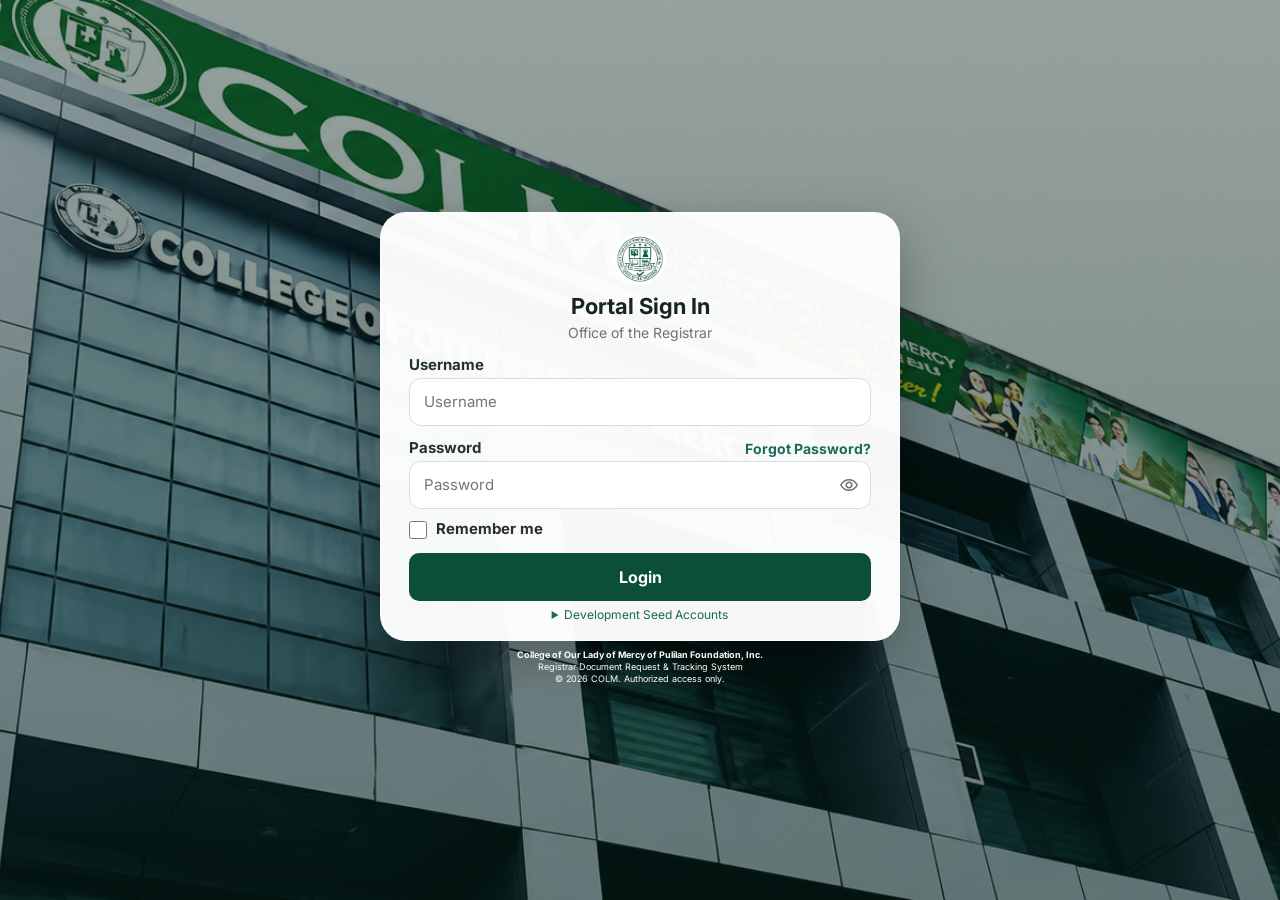
==== commit 1d54a02b: "adding" ====
--- a/frontend/index.html
+++ b/frontend/index.html
@@ -8,36 +8,37 @@
   <link rel="preconnect" href="https://fonts.gstatic.com" crossorigin>
   <link href="https://fonts.googleapis.com/css2?family=Inter:wght@400;500;600;700&display=swap" rel="stylesheet">
   <link href="https://fonts.googleapis.com/css2?family=Material+Symbols+Rounded:opsz,wght,FILL,GRAD@20..48,400,0,0" rel="stylesheet">
-  <link rel="stylesheet" href="style.css">
+  <link rel="stylesheet" href="css/style.css">
 </head>
 <body>
   <div class="sidebar-backdrop" id="sidebarBackdrop"></div>
   <main class="login-view" id="loginView">
     <section class="login-panel" aria-labelledby="loginTitle">
-      <svg class="login-header-shape" viewBox="0 0 412 180" preserveAspectRatio="none" aria-hidden="true">
-        <path d="M0 0H412V73H296C289 73 284 79 284 89A78 78 0 0 1 128 89C128 79 123 73 116 73H0Z" fill="#fff"></path>
-      </svg>
       <div class="login-seal">
-        <img src="images/colm_registrar_logo.png" alt="College of Mercy of Pulilan Foundation registrar seal">
+        <img src="assets/images/colm_registrar_logo.png" alt="College of Mercy of Pulilan Foundation registrar seal">
       </div>
       <form class="login-form" id="loginForm">
         <h1 id="loginTitle">Portal Sign In</h1>
+        <p class="login-subtitle">Office of the Registrar</p>
         <div class="login-label-row">
           <label for="loginUsername">Username</label>
-          <span class="required-mark" aria-hidden="true">*</span>
         </div>
         <input id="loginUsername" name="username" type="text" placeholder="Username" autocomplete="username" required>
         <div class="login-label-row password-label-row">
-          <label for="loginPassword">Password <span class="required-mark">*</span></label>
+          <label for="loginPassword">Password</label>
           <button class="forgot-password" id="forgotPassword" type="button">Forgot Password?</button>
         </div>
         <div class="login-password-field">
           <input id="loginPassword" name="password" type="password" placeholder="Password" autocomplete="current-password" required>
           <button class="password-visibility material-symbol" id="passwordVisibility" type="button" aria-label="Show password">visibility</button>
         </div>
+        <label class="remember-option" for="rememberMe">
+          <input id="rememberMe" name="rememberMe" type="checkbox">
+          <span>Remember me</span>
+        </label>
         <p class="login-notice" id="loginNotice" role="status" aria-live="polite"></p>
         <p class="login-error" id="loginError" role="alert" aria-live="polite"></p>
-        <button class="login-submit" type="submit">Sign In</button>
+        <button class="login-submit" type="submit">Login</button>
         <details class="seed-accounts">
           <summary id="seedAccountsTitle">Development Seed Accounts</summary>
           <ul>
@@ -60,11 +61,12 @@
 
     <aside class="sidebar" id="sidebar">
       <div class="brand">
-        <img class="logo" src="images/colm_logo.png" alt="COLM logo">
+        <img class="logo" src="assets/images/colm_logo.png" alt="COLM logo">
         <div class="brand-text">
-          <strong>STUDENT PORTAL</strong>
+          <strong id="portalBrandTitle">STUDENT PORTAL</strong>
           <span>COLM REGISTRAR</span>
         </div>
+        <button class="collapse-btn" id="collapseBtn" type="button" aria-label="Toggle sidebar"><span class="material-symbol" id="sidebarIcon">left_panel_close</span></button>
       </div>
 
       <nav class="nav">
@@ -102,7 +104,7 @@
     <main class="main">
       <header class="topbar">
         <div class="page-title">
-          <button class="collapse-btn" id="collapseBtn" aria-label="Toggle sidebar"><span class="material-symbol" id="sidebarIcon">left_panel_close</span></button>
+          <button class="collapse-btn mobile-sidebar-toggle" id="mobileSidebarBtn" type="button" aria-label="Open sidebar"><span class="material-symbol" id="mobileSidebarIcon">left_panel_open</span></button>
           <span class="title-icon material-symbol" id="pageIcon">dashboard</span>
           <span id="pageTitle">Dashboard</span>
         </div>
@@ -697,6 +699,6 @@
     </main>
   </div>
 
-  <script src="script.js"></script>
+  <script src="js/script.js"></script>
 </body>
 </html>
--- a/frontend/css/style.css
+++ b/frontend/css/style.css
@@ -0,0 +1,1883 @@
+* {
+  box-sizing: border-box;
+}
+
+[hidden] {
+  display: none !important;
+}
+
+:root {
+  --primary: #064e3b;
+  --primary-dark: #0b4f3a;
+  --primary-soft: #e8f0ec;
+  --hover: #e1e9e4;
+  --sidebar: #eef1f0;
+  --page: #f4f6f5;
+  --white: #ffffff;
+  --border: #d9dedc;
+  --text: #16352a;
+  --muted: #66736d;
+  --shadow: 0 10px 30px rgba(20, 55, 43, .06);
+}
+
+html, body {
+  margin: 0;
+  min-height: 100%;
+  font-family: "Inter", Arial, sans-serif;
+  color: var(--text);
+  background: var(--page);
+}
+
+button, input {
+  font: inherit;
+}
+
+.material-symbol {
+  font-family: "Material Symbols Rounded";
+  font-weight: normal;
+  font-style: normal;
+  font-size: 20px;
+  line-height: 1;
+  letter-spacing: normal;
+  text-transform: none;
+  white-space: nowrap;
+  direction: ltr;
+  font-feature-settings: "liga";
+  -webkit-font-smoothing: antialiased;
+}
+
+button, a {
+  -webkit-tap-highlight-color: transparent;
+}
+
+.app {
+  min-height: 100vh;
+  display: flex;
+  padding: 14px;
+  gap: 14px;
+}
+
+.sidebar {
+  width: 214px;
+  min-width: 214px;
+  height: calc(100vh - 28px);
+  position: fixed;
+  left: 14px;
+  top: 14px;
+  display: flex;
+  flex-direction: column;
+  background: var(--sidebar);
+  border-radius: 16px;
+  box-shadow: var(--shadow);
+  transition: width .25s ease, min-width .25s ease;
+  z-index: 20;
+}
+
+.brand {
+  min-height: 64px;
+  padding: 10px 8px;
+  display: flex;
+  align-items: center;
+  gap: 6px;
+}
+
+.logo {
+  width: 44px;
+  height: 44px;
+  padding: 3px;
+  display: block;
+  object-fit: contain;
+  border-radius: 50%;
+  background: #ffffff;
+  flex: 0 0 auto;
+}
+
+.brand-text {
+  min-width: 0;
+  flex: 1;
+  display: flex;
+  flex-direction: column;
+  line-height: 1.15;
+  white-space: nowrap;
+}
+
+.brand-text strong {
+  overflow: hidden;
+  font-size: 11px;
+  letter-spacing: 0;
+  text-overflow: ellipsis;
+}
+
+.brand-text span {
+  font-size: 9px;
+  margin-top: 3px;
+  color: var(--primary);
+  font-weight: 600;
+}
+
+.collapse-btn {
+  position: relative;
+  z-index: 1;
+  width: 28px;
+  height: 28px;
+  flex: 0 0 auto;
+  margin-left: auto;
+  border: 0;
+  background: transparent;
+  color: var(--primary);
+  cursor: pointer;
+  font-size: 21px;
+  padding: 4px;
+  border-radius: 50%;
+}
+
+.collapse-btn::after {
+  display: none;
+}
+
+.collapse-btn:hover {
+  background: var(--hover);
+}
+
+.nav {
+  flex: 1;
+  padding: 0 10px;
+  overflow-y: auto;
+}
+
+.nav-group {
+  margin-bottom: 18px;
+}
+
+.section-title {
+  font-size: 11px;
+  font-weight: 700;
+  letter-spacing: .5px;
+  color: var(--primary);
+  margin: 0 0 7px;
+}
+
+.nav-item {
+  display: flex;
+  align-items: center;
+  gap: 11px;
+  height: 36px;
+  padding: 0 11px;
+  margin: 2px 0;
+  border-radius: 8px;
+  color: var(--primary);
+  text-decoration: none;
+  font-size: 13px;
+  font-weight: 600;
+  white-space: nowrap;
+  transition: background .15s ease;
+}
+
+.nav-item span:last-child {
+  min-width: 0;
+  overflow: hidden;
+  text-overflow: ellipsis;
+  white-space: nowrap;
+}
+
+.nav-item:hover,
+.nav-item.active:hover {
+  background: var(--hover);
+}
+
+.nav-item.active {
+  background: var(--primary-soft);
+}
+
+.icon {
+  width: 22px;
+  display: inline-grid;
+  place-items: center;
+  font-size: 19px;
+  font-weight: 500;
+}
+
+.student-card {
+  padding: 14px 11px 13px;
+  border-top: 1px solid rgba(6, 78, 59, .08);
+  display: flex;
+  flex-direction: column;
+  gap: 2px;
+}
+
+.student-card strong {
+  font-size: 14px;
+}
+
+.student-card span {
+  font-size: 11px;
+  color: var(--muted);
+}
+
+.main {
+  width: calc(100% - 214px - 14px);
+  margin-left: calc(214px + 14px);
+  min-height: calc(100vh - 28px);
+  display: flex;
+  flex-direction: column;
+  gap: 10px;
+  transition: margin-left .25s ease, width .25s ease;
+}
+
+.topbar {
+  height: 64px;
+  background: var(--white);
+  border-radius: 16px;
+  display: flex;
+  align-items: center;
+  justify-content: space-between;
+  padding: 0 15px 0 22px;
+  box-shadow: var(--shadow);
+}
+
+.page-title {
+  display: flex;
+  align-items: center;
+  gap: 10px;
+  font-size: 14px;
+  font-weight: 700;
+  color: var(--primary);
+}
+
+.title-icon {
+  font-size: 20px;
+}
+
+.top-actions {
+  display: flex;
+  align-items: center;
+  gap: 9px;
+}
+
+.search {
+  width: 34px;
+  height: 30px;
+  border: 1px solid transparent;
+  border-radius: 18px;
+  display: flex;
+  align-items: center;
+  padding: 0 2px;
+  color: var(--text);
+  transition: width .2s ease, border-color .2s ease, padding .2s ease;
+}
+
+.search.open {
+  width: 180px;
+  padding: 0 9px;
+  border-color: var(--primary);
+}
+
+.search-icon {
+  font-size: 20px;
+  line-height: 1;
+  flex: 0 0 auto;
+}
+
+.search-toggle {
+  width: 28px;
+  height: 28px;
+  flex: 0 0 auto;
+  padding: 0;
+  display: grid;
+  place-items: center;
+  border: 0;
+  border-radius: 50%;
+  background: transparent;
+  color: var(--primary);
+  cursor: pointer;
+}
+
+.search-toggle:hover {
+  background: var(--hover);
+}
+
+.search-toggle:focus-visible {
+  outline: 2px solid var(--primary);
+  outline-offset: 2px;
+}
+
+.search input:focus-visible {
+  outline: none;
+}
+
+.search input {
+  width: 100%;
+  border: 0;
+  outline: 0;
+  background: transparent;
+  min-width: 0;
+  font-size: 12px;
+  color: inherit;
+  -webkit-appearance: none;
+  -moz-appearance: none;
+  appearance: none;
+}
+
+.search input::-webkit-search-decoration,
+.search input::-webkit-search-cancel-button,
+.search input::-webkit-search-results-button,
+.search input::-webkit-search-results-decoration {
+  display: none;
+  -webkit-appearance: none;
+}
+
+.top-icon {
+  width: 30px;
+  height: 30px;
+  border: 0;
+  background: transparent;
+  color: var(--primary);
+  display: grid;
+  place-items: center;
+  cursor: pointer;
+  border-radius: 50%;
+}
+
+.top-icon:hover {
+  background: var(--hover);
+}
+
+.profile-menu {
+  position: relative;
+  height: 64px;
+  padding: 0 3px 0 9px;
+  border-left: 1px solid var(--border);
+  display: flex;
+  align-items: center;
+  gap: 8px;
+  color: var(--primary);
+  font-size: 13px;
+  font-weight: 700;
+  cursor: pointer;
+}
+
+.avatar {
+  width: 30px;
+  height: 30px;
+  border-radius: 50%;
+  border: 1px solid var(--primary);
+  display: grid;
+  place-items: center;
+  font-size: 18px;
+  background: var(--white);
+}
+
+.chevron {
+  font-size: 20px;
+  margin-left: 2px;
+}
+
+.profile-dropdown {
+  display: none;
+  position: absolute;
+  right: 0;
+  top: 58px;
+  width: 180px;
+  padding: 12px;
+  background: var(--white);
+  border: 1px solid var(--border);
+  border-radius: 12px;
+  box-shadow: 0 12px 30px rgba(0,0,0,.1);
+  z-index: 50;
+  color: var(--text);
+  font-size: 12px;
+}
+
+.profile-dropdown.show {
+  display: block;
+}
+
+.profile-dropdown hr {
+  border: 0;
+  border-top: 1px solid var(--border);
+  margin: 10px 0;
+}
+
+.profile-dropdown button {
+  width: 100%;
+  text-align: left;
+  border: 0;
+  background: transparent;
+  padding: 7px;
+  border-radius: 6px;
+  cursor: pointer;
+  color: var(--text);
+}
+
+.profile-dropdown button:hover {
+  background: var(--hover);
+}
+
+.content {
+  flex: 1;
+  background: var(--white);
+  border-radius: 16px;
+  padding: 28px;
+  box-shadow: var(--shadow);
+  overflow: auto;
+}
+
+.dashboard {
+  max-width: 1200px;
+  margin: 0 auto;
+}
+
+.dashboard-heading {
+  display: flex;
+  align-items: flex-start;
+  justify-content: space-between;
+  gap: 24px;
+  margin-bottom: 32px;
+}
+
+.dashboard-eyebrow {
+  margin: 0 0 7px;
+  color: var(--muted);
+  font-size: 10px;
+  font-weight: 700;
+}
+
+.dashboard-heading h1 {
+  margin: 0;
+  color: var(--text);
+  font-size: 24px;
+  line-height: 1.2;
+}
+
+.dashboard-heading > div > p:last-child {
+  margin: 8px 0 0;
+  color: var(--muted);
+  font-size: 13px;
+}
+
+.dashboard-date {
+  padding-top: 5px;
+  color: var(--muted);
+  font-size: 12px;
+  white-space: nowrap;
+}
+
+.dashboard-section-heading {
+  display: flex;
+  align-items: center;
+  justify-content: space-between;
+  gap: 16px;
+  margin-bottom: 17px;
+}
+
+.dashboard-section h2,
+.dashboard-support h2 {
+  margin: 0;
+  color: var(--text);
+  font-size: 16px;
+}
+
+.dashboard-section-heading p {
+  margin: 5px 0 0;
+  color: var(--muted);
+  font-size: 12px;
+}
+
+.dashboard-text-link {
+  display: inline-flex;
+  align-items: center;
+  gap: 6px;
+  color: var(--primary);
+  font-size: 12px;
+  font-weight: 600;
+  text-decoration: none;
+  white-space: nowrap;
+}
+
+.dashboard-text-link:hover {
+  text-decoration: underline;
+}
+
+.dashboard-text-link .material-symbol {
+  font-size: 17px;
+}
+
+.stat-cards {
+  display: grid;
+  grid-template-columns: repeat(auto-fit, minmax(220px, 1fr));
+  gap: 16px;
+}
+
+.stat-card {
+  display: flex;
+  align-items: center;
+  gap: 14px;
+  padding: 20px 22px;
+  background: var(--white);
+  border: 1px solid var(--border);
+  border-radius: 14px;
+  border-left: 4px solid var(--primary);
+  box-shadow: 0 4px 14px rgba(20, 55, 43, .12);
+  transition: transform .2s ease, box-shadow .2s ease;
+  cursor: default;
+}
+
+.stat-card:hover {
+  transform: translateY(-3px);
+  box-shadow: 0 14px 34px rgba(20, 55, 43, .18);
+}
+
+.stat-card-icon {
+  flex: 0 0 auto;
+  width: 46px;
+  height: 46px;
+  display: grid;
+  place-items: center;
+  border-radius: 12px;
+  font-size: 22px;
+}
+
+.stat-card-icon.icon-total {
+  background: #e3f6ec;
+  color: #0f9d58;
+}
+
+.stat-card-icon.icon-processing {
+  background: #fdf1dc;
+  color: #e6a52c;
+}
+
+.stat-card-icon.icon-pending {
+  background: #e7edfb;
+  color: #3d6adf;
+}
+
+.stat-card-icon.icon-ready {
+  background: #e3f6ec;
+  color: #0f9d58;
+}
+
+.stat-card-icon.icon-completed {
+  background: #e3f6ec;
+  color: #0f9d58;
+}
+
+.stat-card-info {
+  display: flex;
+  flex-direction: column;
+  gap: 4px;
+}
+
+.stat-number {
+  font-size: 24px;
+  color: var(--text);
+  line-height: 1;
+}
+
+.stat-label {
+  font-size: 11px;
+  font-weight: 700;
+  letter-spacing: .4px;
+  text-transform: uppercase;
+  color: var(--muted);
+}
+
+.request-empty {
+  margin-top: 16px;
+  padding: 18px;
+  display: flex;
+  align-items: center;
+  gap: 14px;
+  background: var(--white);
+  border: 1px solid var(--border);
+  border-radius: 8px;
+}
+
+.request-empty-icon {
+  flex: 0 0 auto;
+  color: var(--muted);
+  font-size: 25px;
+}
+
+.request-empty h3 {
+  margin: 0;
+  color: var(--text);
+  font-size: 14px;
+}
+
+.request-empty p {
+  margin: 5px 0 0;
+  color: var(--muted);
+  font-size: 12px;
+}
+
+.dashboard-action {
+  min-height: 36px;
+  margin-left: auto;
+  padding: 0 12px;
+  display: inline-flex;
+  align-items: center;
+  justify-content: center;
+  gap: 7px;
+  border-radius: 6px;
+  background: var(--primary);
+  color: var(--white);
+  font-size: 12px;
+  font-weight: 600;
+  text-decoration: none;
+  white-space: nowrap;
+}
+
+.dashboard-action:hover {
+  filter: brightness(.9);
+}
+
+.dashboard-action .material-symbol {
+  font-size: 17px;
+}
+
+body.dark .dashboard-action {
+  color: var(--page);
+}
+
+.dashboard-lower {
+  margin-top: 34px;
+  display: grid;
+  grid-template-columns: minmax(0, 1fr) minmax(280px, .75fr);
+  align-items: start;
+  gap: 36px;
+}
+
+.quick-links h2 {
+  margin-bottom: 12px;
+}
+
+.quick-link {
+  min-height: 48px;
+  padding: 8px 7px;
+  display: grid;
+  grid-template-columns: 24px minmax(0, 1fr) 20px;
+  align-items: center;
+  gap: 10px;
+  border-top: 1px solid var(--border);
+  color: var(--text);
+  font-size: 12px;
+  font-weight: 500;
+  text-decoration: none;
+}
+
+.quick-link:last-child {
+  border-bottom: 1px solid var(--border);
+}
+
+.quick-link:hover {
+  background: var(--hover);
+}
+
+.quick-link > .material-symbol:first-child {
+  color: var(--primary);
+  font-size: 19px;
+}
+
+.quick-link-arrow {
+  justify-self: end;
+  color: var(--muted);
+  font-size: 17px;
+}
+
+.dashboard-support {
+  padding: 20px;
+  display: flex;
+  align-items: flex-start;
+  gap: 14px;
+  background: var(--white);
+  border: 1px solid var(--border);
+  border-radius: 8px;
+}
+
+.dashboard-support-icon {
+  flex: 0 0 auto;
+  color: var(--primary);
+  font-size: 24px;
+}
+
+.dashboard-support .dashboard-eyebrow {
+  margin-bottom: 7px;
+}
+
+.dashboard-support p:not(.dashboard-eyebrow) {
+  margin: 8px 0 13px;
+  color: var(--muted);
+  font-size: 12px;
+  line-height: 1.5;
+}
+
+.login-view {
+  width: 100vw;
+  min-height: 100vh;
+  min-height: 100dvh;
+  display: flex;
+  flex-direction: column;
+  justify-content: center;
+  align-items: center;
+  gap: 4px;
+  padding: 3px 12px;
+  overflow: hidden;
+  background: linear-gradient(rgba(5, 34, 26, .42), rgba(5, 34, 26, .56)), url("../assets/images/colmBG.jpg") center / cover no-repeat;
+}
+
+.login-panel {
+  width: min(100%, 520px);
+  padding: 20px 0 0;
+  border: 1px solid rgba(255, 255, 255, .8);
+  border-radius: 26px;
+  background: rgba(255, 255, 255, .97);
+  box-shadow: 0 18px 54px rgba(0, 0, 0, .28);
+  color: #172522;
+}
+
+.login-seal {
+  width: 52px;
+  height: 52px;
+  margin: 0 auto 8px;
+  display: grid;
+  place-items: center;
+  padding: 2px;
+  border-radius: 50%;
+  background: #fff;
+}
+
+.login-seal img {
+  width: 100%;
+  height: 100%;
+  object-fit: contain;
+}
+
+.login-form {
+  display: flex;
+  flex-direction: column;
+  padding: 0 28px 16px;
+}
+
+.login-form h1 {
+  margin: 0 0 4px;
+  color: #172522;
+  text-align: center;
+  font-size: 22px;
+  line-height: 1.25;
+  font-weight: 700;
+}
+
+.login-subtitle {
+  margin: 0 0 16px;
+  color: #697572;
+  text-align: center;
+  font-size: 14px;
+}
+
+.login-form label {
+  color: #26312f;
+  font-size: 15px;
+  line-height: 1.1;
+  font-weight: 700;
+}
+
+.login-label-row {
+  display: flex;
+  align-items: center;
+  justify-content: space-between;
+  gap: 12px;
+  margin-bottom: 4px;
+}
+
+.forgot-password {
+  flex: 0 0 auto;
+  padding: 0;
+  border: 0;
+  background: transparent;
+  color: #176b59;
+  font-size: 14px;
+  font-weight: 700;
+  cursor: pointer;
+}
+
+.login-form input {
+  width: 100%;
+  height: 48px;
+  margin: 0;
+  padding: 0 14px;
+  border: 1px solid #d8dfdc;
+  border-radius: 12px;
+  outline: none;
+  background: #fff;
+  color: #172522;
+  font-size: 15px;
+}
+
+.login-form > input {
+  margin-bottom: 14px;
+}
+
+.login-password-field {
+  position: relative;
+  margin-bottom: 12px;
+}
+
+.login-password-field input {
+  padding-right: 56px;
+}
+
+.password-visibility {
+  position: absolute;
+  top: 50%;
+  right: 12px;
+  display: grid;
+  place-items: center;
+  padding: 0;
+  transform: translateY(-50%);
+  border: 0;
+  background: transparent;
+  color: #64716e;
+  cursor: pointer;
+}
+
+.login-form input:focus-visible {
+  border-color: #26816a;
+  box-shadow: 0 0 0 3px rgba(38, 129, 106, .14);
+}
+
+.remember-option {
+  display: flex;
+  align-items: center;
+  gap: 9px;
+  margin: 0 0 14px;
+  color: #34413e;
+  font-size: 14px;
+  font-weight: 500;
+  cursor: pointer;
+}
+
+.remember-option input {
+  width: 18px;
+  height: 18px;
+  flex: 0 0 18px;
+  margin: 0;
+  padding: 0;
+  border: 1px solid #c7d0cd;
+  border-radius: 4px;
+  accent-color: #176b59;
+}
+
+.login-error {
+  min-height: 18px;
+  margin: 0 0 4px;
+  color: #a93226;
+  font-size: 13px;
+  line-height: 1.3;
+}
+
+.login-error:empty {
+  display: none;
+}
+
+.login-notice {
+  margin: 0 0 8px;
+  color: #176b59;
+  font-size: 13px;
+}
+
+.login-notice:empty {
+  display: none;
+}
+
+.login-submit {
+  width: 100%;
+  min-height: 48px;
+  align-self: stretch;
+  border: 0;
+  border-radius: 10px;
+  background: var(--primary-dark);
+  color: #fff;
+  font-size: 16px;
+  font-weight: 700;
+  cursor: pointer;
+}
+
+.login-submit:hover {
+  background: var(--primary);
+}
+
+.seed-accounts {
+  margin-top: 4px;
+  color: #176b59;
+}
+
+.seed-accounts summary {
+  width: fit-content;
+  margin: 0 auto;
+  padding: 2px 8px;
+  color: #176b59;
+  font-size: 12px;
+  cursor: pointer;
+}
+
+.seed-accounts ul {
+  margin: 8px 0 0;
+  padding-left: 20px;
+  font-size: 13px;
+  line-height: 1.7;
+}
+
+.seed-accounts[open] {
+  padding: 10px;
+  border: 1px solid #d8e2de;
+  border-radius: 10px;
+  background: #f5f8f6;
+  color: #26312f;
+}
+
+.seed-accounts[open] summary {
+  margin: 0;
+  padding: 0;
+  color: #176b59;
+  font-weight: 700;
+}
+
+.seed-accounts li {
+  padding-left: 2px;
+  overflow-wrap: anywhere;
+}
+
+.seed-accounts code {
+  color: #0b6344;
+  font-family: inherit;
+  font-weight: 700;
+}
+
+.login-footer {
+  width: min(100%, 520px);
+  display: flex;
+  flex-direction: column;
+  align-items: center;
+  justify-content: center;
+  gap: 1px;
+  padding: 4px 8px;
+  color: #fff;
+  text-align: center;
+  line-height: 1.25;
+  font-size: 9px;
+}
+
+.login-footer strong {
+  color: #fff;
+}
+
+@media (max-height: 600px) {
+  .login-panel {
+    padding-top: 14px;
+  }
+
+  .login-seal {
+    width: 44px;
+    height: 44px;
+    margin-bottom: 6px;
+  }
+
+  .login-form {
+    padding-bottom: 12px;
+  }
+
+  .login-form h1 {
+    margin-bottom: 2px;
+    font-size: 20px;
+  }
+
+  .login-subtitle {
+    margin-bottom: 10px;
+  }
+
+  .login-label-row {
+    margin-bottom: 3px;
+  }
+
+  .login-form input:not([type="checkbox"]) {
+    height: 42px;
+  }
+
+  .login-form > input {
+    margin-bottom: 10px;
+  }
+
+  .login-password-field {
+    margin-bottom: 8px;
+  }
+
+  .remember-option {
+    margin-bottom: 10px;
+  }
+
+  .login-submit {
+    min-height: 44px;
+  }
+}
+
+@media (max-width: 480px) {
+  .login-form {
+    padding-right: 22px;
+    padding-left: 22px;
+  }
+}
+
+@media (max-width: 1000px) {
+  .dashboard-lower {
+    grid-template-columns: 1fr;
+    gap: 26px;
+  }
+}
+
+body.dark {
+  --primary: #ffffff;
+  --sidebar: #111111;
+  --page: #080808;
+  --white: #1d1d1d;
+  --border: #383838;
+  --text: #ffffff;
+  --muted: #ffffff;
+  --primary-soft: #2b2b2b;
+  --hover: #3b3b3b;
+}
+
+body.dark .avatar {
+  background: var(--sidebar);
+}
+
+body.dark .topbar,
+body.dark .content,
+body.dark .profile-dropdown {
+  color: var(--text);
+}
+
+.sidebar.collapsed {
+  width: 72px;
+  min-width: 72px;
+}
+
+.sidebar.collapsed .brand-text,
+.sidebar.collapsed .nav-item span:last-child,
+.sidebar.collapsed .section-title,
+.sidebar.collapsed .student-card {
+  display: none;
+}
+
+.sidebar.collapsed .brand {
+  justify-content: center;
+  gap: 0;
+  padding: 10px 8px;
+}
+
+.sidebar.collapsed .brand .logo {
+  width: 30px;
+  height: 30px;
+}
+
+.sidebar.collapsed .brand .collapse-btn {
+  width: 24px;
+  height: 24px;
+  flex-basis: 24px;
+}
+
+.sidebar.collapsed .nav-item {
+  justify-content: center;
+  padding: 0;
+}
+
+.mobile-sidebar-toggle {
+  display: none;
+}
+
+.main.expanded {
+  margin-left: calc(72px + 14px);
+  width: calc(100% - 72px - 14px);
+}
+
+@media (max-width: 800px) {
+  .app {
+    padding: 0;
+    gap: 0;
+  }
+
+  .sidebar {
+    left: 0;
+    top: 0;
+    height: 100vh;
+    border-radius: 0;
+    transform: translateX(-100%);
+    box-shadow: 8px 0 30px rgba(0,0,0,.08);
+  }
+
+  .sidebar.open {
+    transform: translateX(0);
+  }
+
+  .main,
+  .main.expanded {
+    width: 100%;
+    margin-left: 0;
+    padding: 10px;
+    gap: 10px;
+  }
+
+  .topbar {
+    border-radius: 16px;
+    padding-left: 14px;
+  }
+
+  .page-title {
+    font-size: 13px;
+  }
+
+  .mobile-sidebar-toggle {
+    display: inline-grid;
+    place-items: center;
+  }
+
+  .search.open {
+    width: 150px;
+  }
+
+  .profile-menu > span:not(.chevron) {
+    display: none;
+  }
+
+  .content {
+    border-radius: 14px;
+  }
+
+  .dashboard-heading {
+    margin-bottom: 24px;
+  }
+}
+
+@media (max-width: 480px) {
+  .search.open {
+    width: min(180px, calc(100vw - 170px));
+  }
+
+  .top-actions {
+    gap: 3px;
+  }
+
+  .content {
+    padding: 18px;
+  }
+
+  .dashboard-heading {
+    flex-direction: column;
+    gap: 10px;
+  }
+
+  .dashboard-heading h1 {
+    font-size: 21px;
+  }
+
+  .dashboard-section-heading {
+    align-items: flex-start;
+  }
+
+  .stat-cards {
+    grid-template-columns: 1fr;
+  }
+
+  .request-empty {
+    display: grid;
+    grid-template-columns: 28px minmax(0, 1fr);
+    gap: 8px 12px;
+  }
+
+  .dashboard-action {
+    grid-column: 2;
+    justify-self: start;
+    margin-left: 0;
+  }
+
+  .dashboard-lower {
+    margin-top: 26px;
+  }
+}
+
+.sidebar-backdrop {
+  display: none;
+  position: fixed;
+  inset: 0;
+  background: rgba(0, 0, 0, .4);
+  z-index: 15;
+}
+
+@media (max-width: 800px) {
+  .sidebar-backdrop.show {
+    display: block;
+  }
+}
+
+.site-footer {
+  margin: 70px 0 0;
+  padding: 14px 20px 0;
+  border-top: 1px solid var(--border);
+  text-align: center;
+}
+
+.site-footer p {
+  margin: 2px 0;
+  font-size: 11px;
+  color: var(--muted);
+}
+
+/* Custom scrollbar */
+* {
+  scrollbar-width: thin;
+  scrollbar-color: var(--border) transparent;
+}
+
+*::-webkit-scrollbar {
+  width: 8px;
+  height: 8px;
+}
+
+*::-webkit-scrollbar-track {
+  background: transparent;
+}
+
+*::-webkit-scrollbar-thumb {
+  background: var(--border);
+  border-radius: 8px;
+}
+
+*::-webkit-scrollbar-thumb:hover {
+  background: var(--muted);
+}
+
+/* Dark mode nav fixes */
+body.dark .nav-item {
+  color: rgba(255, 255, 255, .75);
+}
+
+body.dark .nav-item:hover {
+  color: #ffffff;
+}
+
+body.dark .nav-item.active {
+  background: rgba(255, 255, 255, .12);
+  color: #ffffff;
+}
+
+body.dark .nav-item .icon {
+  color: rgba(255, 255, 255, .75);
+}
+
+body.dark .nav-item.active .icon,
+body.dark .nav-item:hover .icon {
+  color: #ffffff;
+}
+
+body.dark .section-title {
+  color: rgba(255, 255, 255, .45);
+}
+
+/* Document Catalog */
+.catalog {
+  margin: -28px;
+  padding: 28px;
+  background: var(--page);
+  border-radius: 16px;
+}
+
+.doc-grid {
+  display: grid;
+  grid-template-columns: repeat(auto-fit, minmax(280px, 1fr));
+  gap: 28px;
+  align-items: stretch;
+}
+
+.doc-item {
+  display: flex;
+  flex-direction: column;
+  gap: 18px;
+  padding: 16px;
+  background: var(--white);
+  border-radius: 20px;
+  box-shadow: var(--shadow);
+  height: 100%;
+}
+
+.doc-card {
+  display: flex;
+  flex-direction: column;
+  padding: 20px;
+  background: radial-gradient(circle at top right, #cfe3d6 0%, #e6eee9 45%, #ffffff 100%);
+  border-radius: 14px;
+}
+
+/* Keep the text readable/dark even in dark mode since the card background stays light */
+body.dark .doc-card h3,
+body.dark .doc-card .doc-price {
+  color: #16352a;
+}
+
+body.dark .doc-card .doc-desc {
+  color: #66736d;
+}
+
+.doc-card h3 {
+  margin: 0 0 6px;
+  font-size: 15px;
+  color: var(--text);
+}
+
+.doc-price {
+  display: block;
+  margin-bottom: 10px;
+  font-size: 24px;
+  font-weight: 800;
+  color: var(--text);
+}
+
+.doc-desc {
+  margin: 0 0 16px;
+  min-height: 58px;
+  font-size: 13px;
+  line-height: 1.5;
+  color: var(--muted);
+}
+
+.doc-request-btn {
+  width: 100%;
+  padding: 13px 14px;
+  border: 0;
+  border-radius: 999px;
+  background: #4a4a4a;
+  color: #ffffff;
+  font-size: 13px;
+  font-weight: 700;
+  cursor: pointer;
+  transition: filter .15s ease;
+}
+
+.doc-request-btn:hover {
+  filter: brightness(1.15);
+}
+
+body.dark .doc-request-btn {
+  background: #5a5a5a;
+  color: #ffffff;
+}
+
+/* Meta info/checklist sits plain, directly on the outer white card, no box */
+.doc-card-meta {
+  margin-top: 0;
+  padding: 0 6px 6px;
+  background: transparent;
+  box-shadow: none;
+  border: 0;
+}
+
+.doc-card-meta p {
+  margin: 0 0 8px;
+  font-size: 12.5px;
+  color: var(--text);
+}
+
+.doc-card-meta p strong {
+  font-weight: 700;
+}
+
+.doc-card-meta .meta-label {
+  margin-top: 14px;
+  margin-bottom: 8px;
+}
+
+.doc-card-meta .meta-check {
+  display: flex;
+  align-items: center;
+  gap: 8px;
+  margin-bottom: 6px;
+  color: var(--muted);
+}
+
+.doc-card-meta .meta-check .material-symbol {
+  font-size: 16px;
+  color: var(--primary);
+}
+
+@media (max-width: 480px) {
+  .catalog {
+    margin: -18px;
+    padding: 18px;
+  }
+
+  .doc-grid {
+    grid-template-columns: 1fr;
+  }
+}
+
+/* My Requests */
+.requests {
+  margin: -28px;
+  padding: 28px;
+  background: var(--page);
+  border-radius: 16px;
+}
+
+.requests-card {
+  padding: 28px 32px 32px;
+  background: var(--white);
+  border: 1px solid var(--border);
+  border-radius: 20px;
+}
+
+.requests-header {
+  display: flex;
+  align-items: center;
+  justify-content: space-between;
+  gap: 16px;
+  padding-bottom: 22px;
+  margin-bottom: 26px;
+  border-bottom: 1px solid var(--border);
+}
+
+.requests-header h2 {
+  margin: 0;
+  font-size: 18px;
+  color: var(--text);
+}
+
+.requests-new-btn {
+  padding: 14px 22px;
+  border-radius: 12px;
+  background: var(--primary);
+  color: var(--white);
+  font-size: 14px;
+  font-weight: 700;
+  text-decoration: none;
+  white-space: nowrap;
+  box-shadow: 0 8px 18px rgba(6, 78, 59, .25);
+  transition: filter .15s ease;
+}
+
+.requests-new-btn:hover {
+  filter: brightness(.9);
+}
+
+body.dark .requests-new-btn {
+  color: var(--page);
+}
+
+.requests-table-wrap {
+  overflow-x: auto;
+  border: 1px solid var(--border);
+  border-radius: 14px;
+}
+
+.requests-table {
+  width: 100%;
+  min-width: 720px;
+  border-collapse: collapse;
+}
+
+.requests-table th {
+  padding: 16px 20px;
+  text-align: left;
+  font-size: 12px;
+  font-weight: 700;
+  letter-spacing: 1px;
+  text-transform: uppercase;
+  color: var(--muted);
+  background: var(--primary-soft);
+  border-bottom: 2px solid var(--border);
+}
+
+.requests-table td {
+  padding: 16px 20px;
+  font-size: 13px;
+  color: var(--text);
+  border-bottom: 1px solid var(--border);
+}
+
+.requests-table tbody tr:last-child td {
+  border-bottom: 0;
+}
+
+.requests-empty {
+  padding: 40px 28px !important;
+  color: var(--muted);
+}
+
+@media (max-width: 480px) {
+  .requests {
+    margin: -18px;
+    padding: 18px;
+  }
+
+  .requests-card {
+    padding: 20px;
+  }
+
+  .requests-header {
+    flex-direction: column;
+    align-items: flex-start;
+  }
+}
+/* Pressed state: outline only */
+.doc-request-btn,
+.dashboard-action,
+.requests-new-btn {
+  transition: background .15s ease, color .15s ease, box-shadow .15s ease, filter .15s ease;
+}
+
+.doc-request-btn:active {
+  background: transparent;
+  color: #4a4a4a;
+  box-shadow: inset 0 0 0 2px #4a4a4a;
+  filter: none;
+}
+
+.dashboard-action:active,
+.requests-new-btn:active {
+  background: transparent;
+  color: var(--primary);
+  box-shadow: inset 0 0 0 2px var(--primary);
+  filter: none;
+}
+
+/* Dark mode */
+body.dark .doc-request-btn:active {
+  background: transparent;
+  color: #ffffff;
+  box-shadow: inset 0 0 0 2px #ffffff;
+}
+
+body.dark .dashboard-action:active,
+body.dark .requests-new-btn:active {
+  background: transparent;
+  color: var(--primary);
+  box-shadow: inset 0 0 0 2px var(--primary);
+}
+
+/* Org chart additions */
+.org-info em {
+  font-size: 11px;
+  font-style: italic;
+  line-height: 1.4;
+  color: #b07d1a;
+}
+
+.org-note {
+  max-width: 320px;
+  padding: 14px 22px;
+  border: 2px dashed var(--primary);
+  border-radius: 12px;
+  background: var(--white);
+  font-size: 12px;
+  font-weight: 700;
+  text-align: center;
+  line-height: 1.4;
+  text-transform: uppercase;
+  color: var(--text);
+}
+
+.org-note small {
+  display: block;
+  margin-top: 4px;
+  font-size: 10px;
+  font-weight: 600;
+  color: var(--muted);
+}
+
+.org-legend {
+  margin-top: 8px;
+  padding: 16px 20px;
+  display: flex;
+  flex-wrap: wrap;
+  gap: 8px 28px;
+  background: var(--white);
+  border: 1px solid var(--border);
+  border-radius: 14px;
+  font-size: 12px;
+  color: var(--muted);
+}
+
+.org-legend strong {
+  color: var(--text);
+}
+
+/* Organizational Chart (base) */
+.org-chart {
+  margin: -28px;
+  padding: 28px;
+  background: var(--page);
+  border-radius: 16px;
+}
+
+.org-scroll {
+  overflow-x: auto;
+  padding: 4px 0 24px;
+}
+
+.org-tree {
+  width: max-content;
+  min-width: 100%;
+}
+
+.org-tree ul {
+  position: relative;
+  display: flex;
+  justify-content: center;
+  margin: 0;
+  padding: 24px 0 0;
+  list-style: none;
+}
+
+.org-tree > ul {
+  padding-top: 0;
+}
+
+.org-tree li {
+  position: relative;
+  display: flex;
+  flex-direction: column;
+  align-items: center;
+  padding: 24px 10px 0;
+  list-style: none;
+}
+
+.org-tree > ul > li {
+  padding-top: 0;
+}
+
+/* connector lines */
+.org-tree li::before,
+.org-tree li::after {
+  content: "";
+  position: absolute;
+  top: 0;
+  right: 50%;
+  width: 50%;
+  height: 24px;
+  border-top: 2px solid var(--border);
+}
+
+.org-tree li::after {
+  right: auto;
+  left: 50%;
+  border-left: 2px solid var(--border);
+}
+
+.org-tree > ul > li::before,
+.org-tree > ul > li::after,
+.org-tree li:only-child::before,
+.org-tree li:only-child::after {
+  display: none;
+}
+
+.org-tree li:only-child {
+  padding-top: 24px;
+}
+
+.org-tree li:first-child::before,
+.org-tree li:last-child::after {
+  border: 0 none;
+}
+
+.org-tree li:last-child::before {
+  border-right: 2px solid var(--border);
+  border-radius: 0 10px 0 0;
+}
+
+.org-tree li:first-child::after {
+  border-radius: 10px 0 0 0;
+}
+
+.org-tree ul ul::before {
+  content: "";
+  position: absolute;
+  top: 0;
+  left: 50%;
+  height: 24px;
+  border-left: 2px solid var(--border);
+}
+
+/* card */
+.org-card {
+  width: 270px;
+  padding: 16px;
+  background: var(--white);
+  border-radius: 28px;
+  box-shadow: var(--shadow);
+  text-align: left;
+}
+
+.org-card-top {
+  display: flex;
+  align-items: flex-start;
+  gap: 14px;
+}
+
+.org-photo {
+  flex: 0 0 auto;
+  width: 96px;
+  height: 108px;
+  position: relative;
+  overflow: hidden;
+  background: linear-gradient(#bfe6ff 0%, #e9f6ff 100%);
+}
+
+.org-photo::before {
+  content: "";
+  position: absolute;
+  top: 12px;
+  left: 18px;
+  width: 38px;
+  height: 14px;
+  border-radius: 999px;
+  background: #ffffff;
+  box-shadow: 10px -8px 0 2px #ffffff;
+}
+
+.org-photo::after {
+  content: "";
+  position: absolute;
+  left: -20%;
+  right: -20%;
+  bottom: -26px;
+  height: 60px;
+  border-radius: 50% 50% 0 0;
+  background: #8fa400;
+  box-shadow: 0 -16px 0 -4px #c5e08a;
+}
+
+.org-photo img {
+  position: absolute;
+  inset: 0;
+  z-index: 1;
+  width: 100%;
+  height: 100%;
+  object-fit: cover;
+}
+
+.org-info {
+  min-width: 0;
+  display: flex;
+  flex-direction: column;
+  gap: 6px;
+}
+
+.org-info strong {
+  font-size: 15px;
+  font-weight: 800;
+  line-height: 1.2;
+  color: var(--text);
+}
+
+.org-info span {
+  font-size: 12px;
+  color: var(--text);
+}
+
+.org-mail {
+  margin-top: 14px;
+  height: 38px;
+  display: grid;
+  place-items: center;
+  border-radius: 999px;
+  background: #d9d9d9;
+  color: #16352a;
+  text-decoration: none;
+  transition: background .15s ease, box-shadow .15s ease;
+}
+
+.org-mail:hover {
+  background: #cfcfcf;
+}
+
+/* pressed state: outline only */
+.org-mail:active {
+  background: transparent;
+  box-shadow: inset 0 0 0 2px #16352a;
+}
+
+body.dark .org-mail {
+  background: #3b3b3b;
+  color: #ffffff;
+}
+
+body.dark .org-mail:active {
+  background: transparent;
+  box-shadow: inset 0 0 0 2px #ffffff;
+}
+
+@media (max-width: 480px) {
+  .org-chart {
+    margin: -18px;
+    padding: 18px;
+  }
+}
+
+/* ===== Org chart: iisang card design, walang scroll ===== */
+.org-scroll {
+  overflow-x: auto;
+  padding: 4px 0 16px;
+}
+
+.org-tree {
+  width: max-content;
+  min-width: 100%;
+}
+
+/* lahat ng card pareho ang laki at itsura */
+.org-card {
+  width: 270px;
+  max-width: 100%;
+}
+
+/* ang 6 na staff: 2 hanay x 3 hilera */
+.org-tree ul ul ul ul {
+  display: grid;
+  grid-template-columns: repeat(2, 270px);
+  gap: 16px;
+  justify-content: center;
+  padding-top: 24px;
+}
+
+.org-tree ul ul ul ul > li {
+  padding: 0;
+}
+
+.org-tree ul ul ul ul > li::before,
+.org-tree ul ul ul ul > li::after {
+  display: none;
+}
+
+/* Tablet at phone: patayo lahat, isang hanay */
+@media (max-width: 760px) {
+  .org-tree {
+    width: 100%;
+  }
+
+  .org-tree ul ul {
+    flex-direction: column;
+    align-items: center;
+  }
+
+  .org-tree ul ul ul ul {
+    grid-template-columns: minmax(0, 270px);
+  }
+
+  .org-tree ul ul > li {
+    padding-left: 0;
+    padding-right: 0;
+  }
+
+  .org-tree li::before,
+  .org-tree li::after {
+    display: none;
+  }
+}
